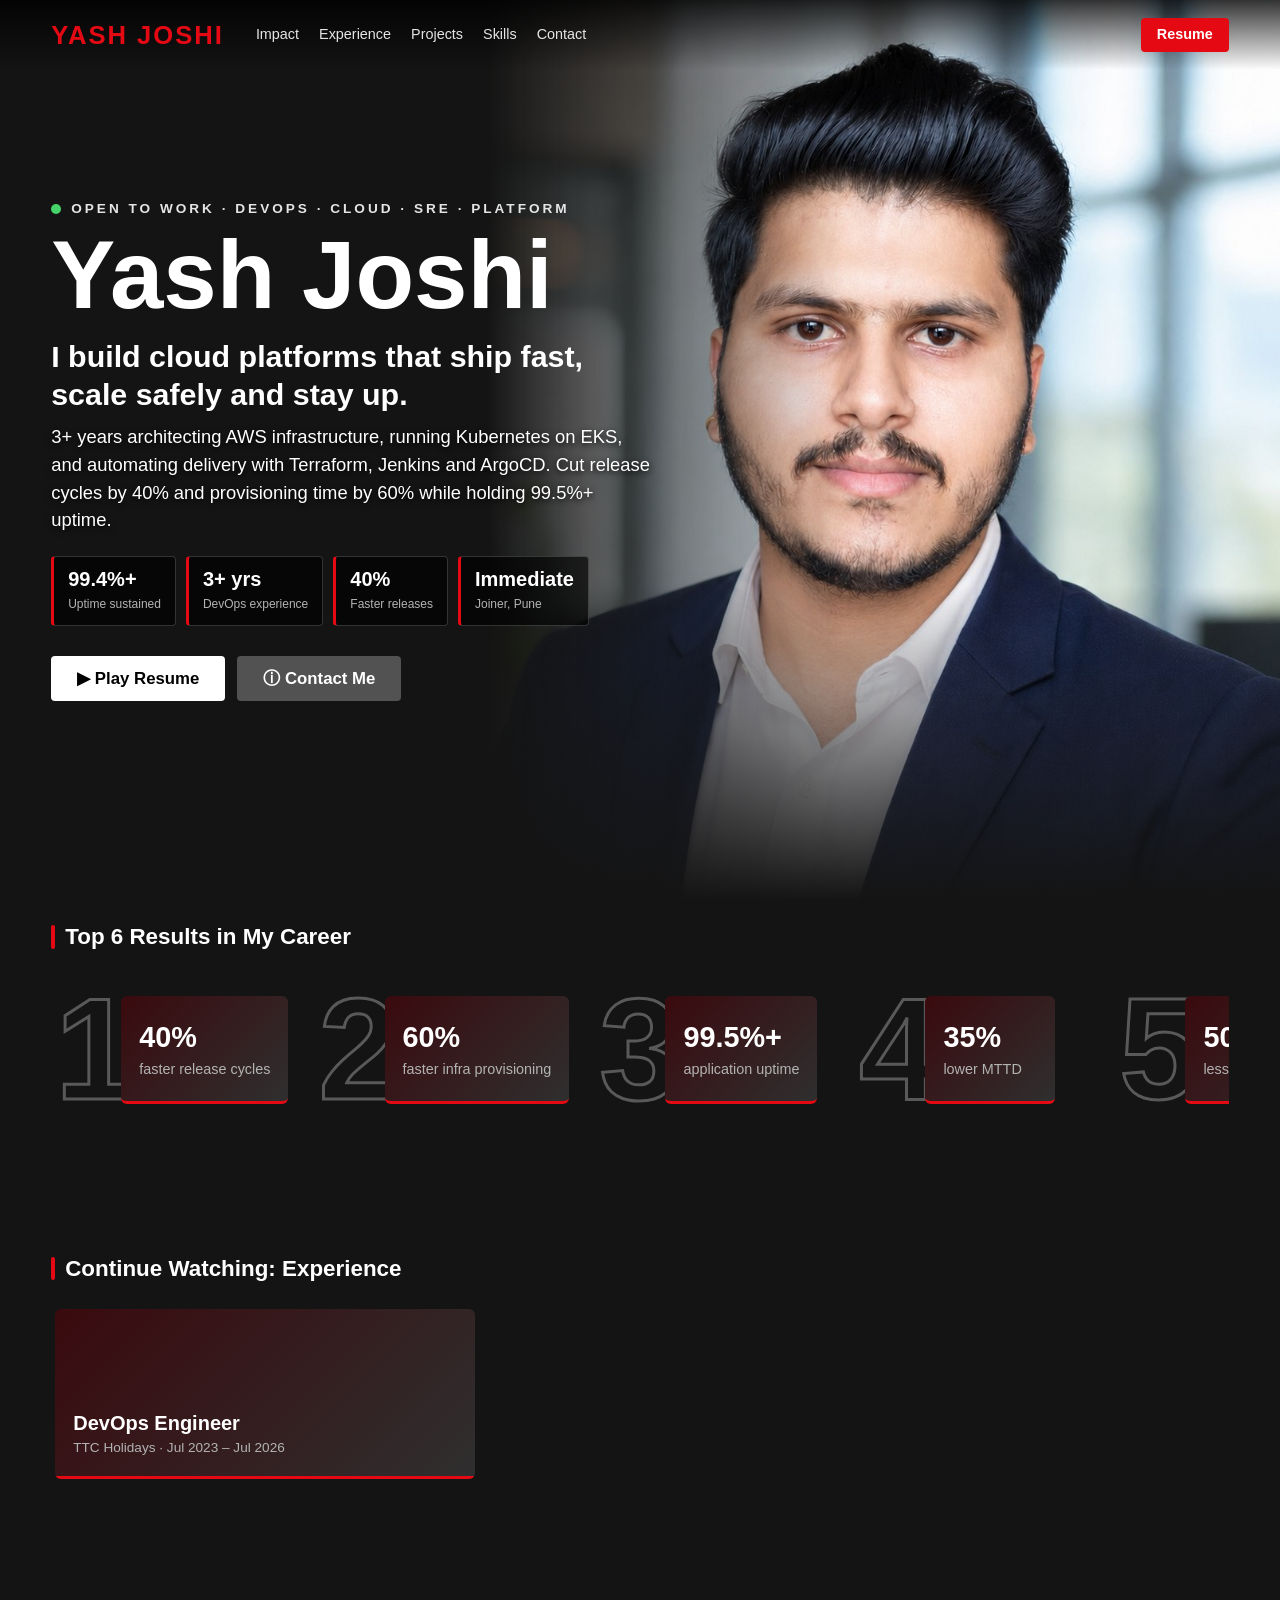
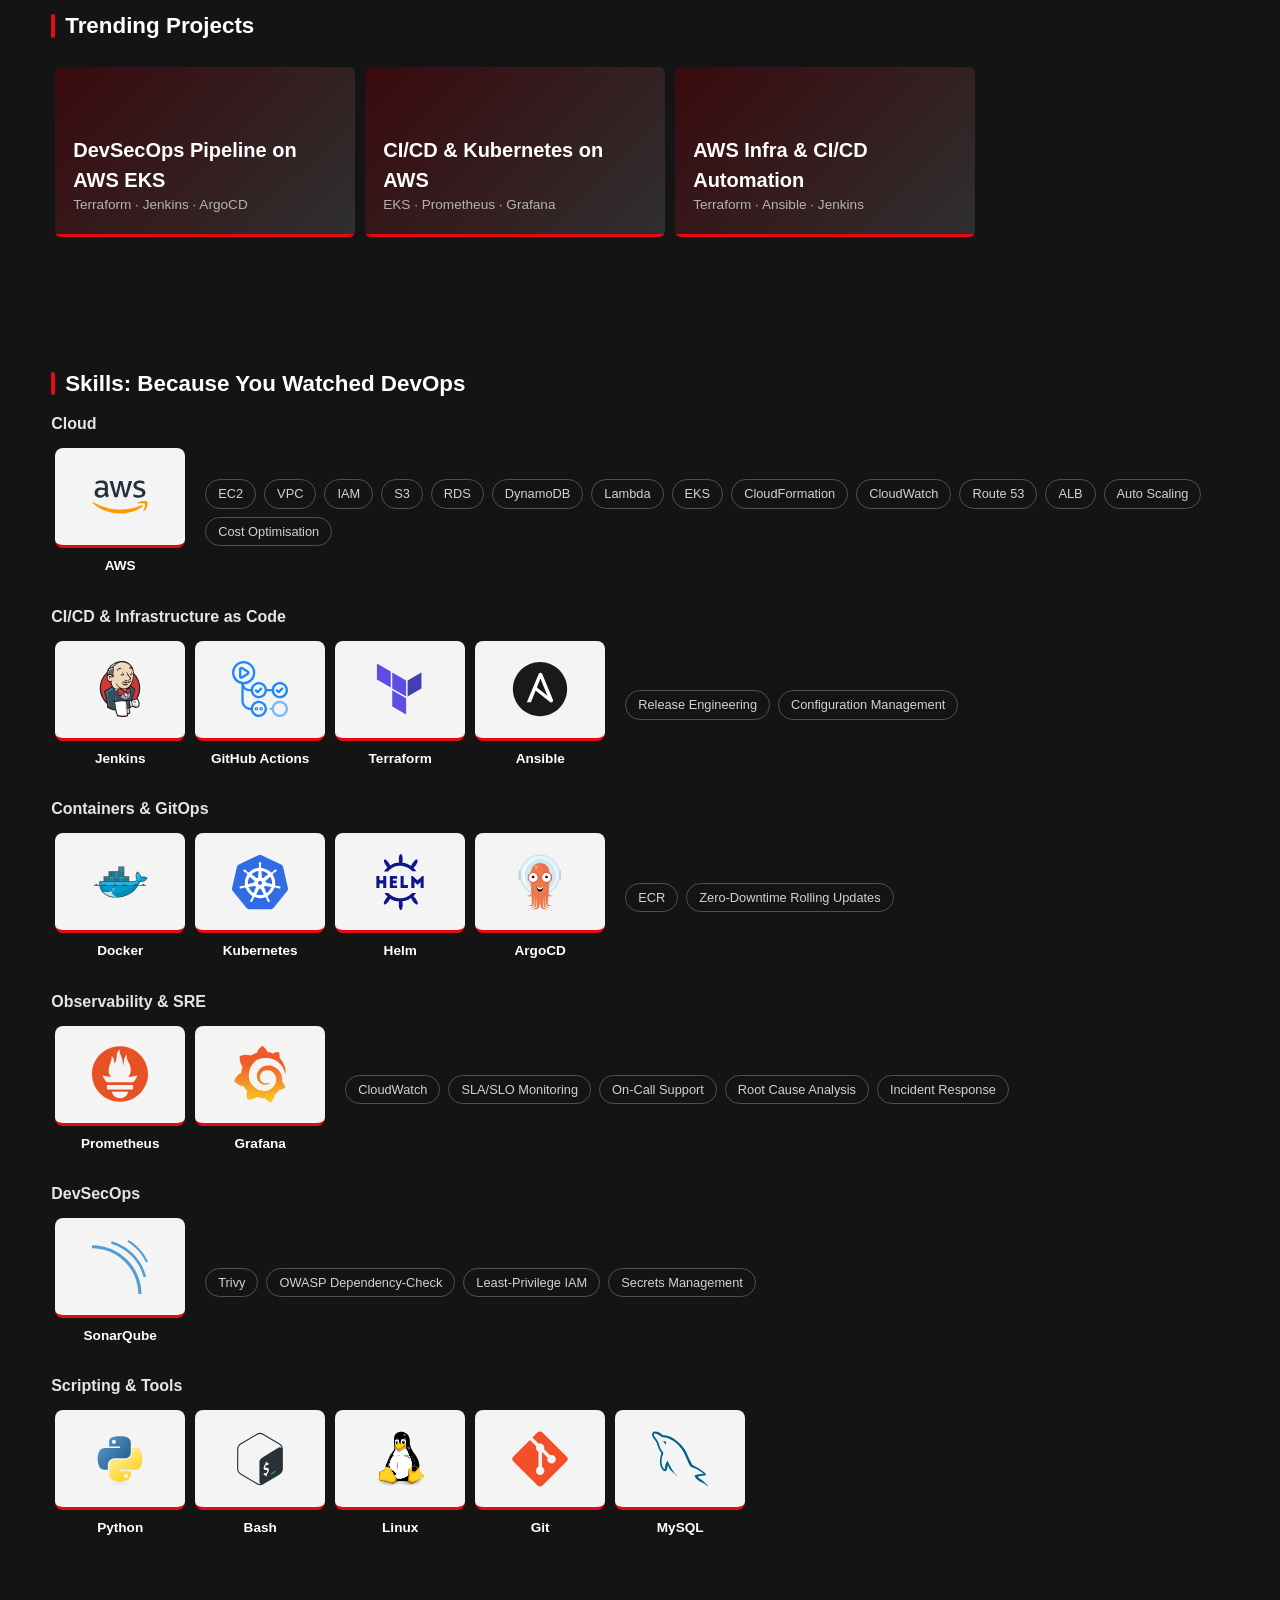
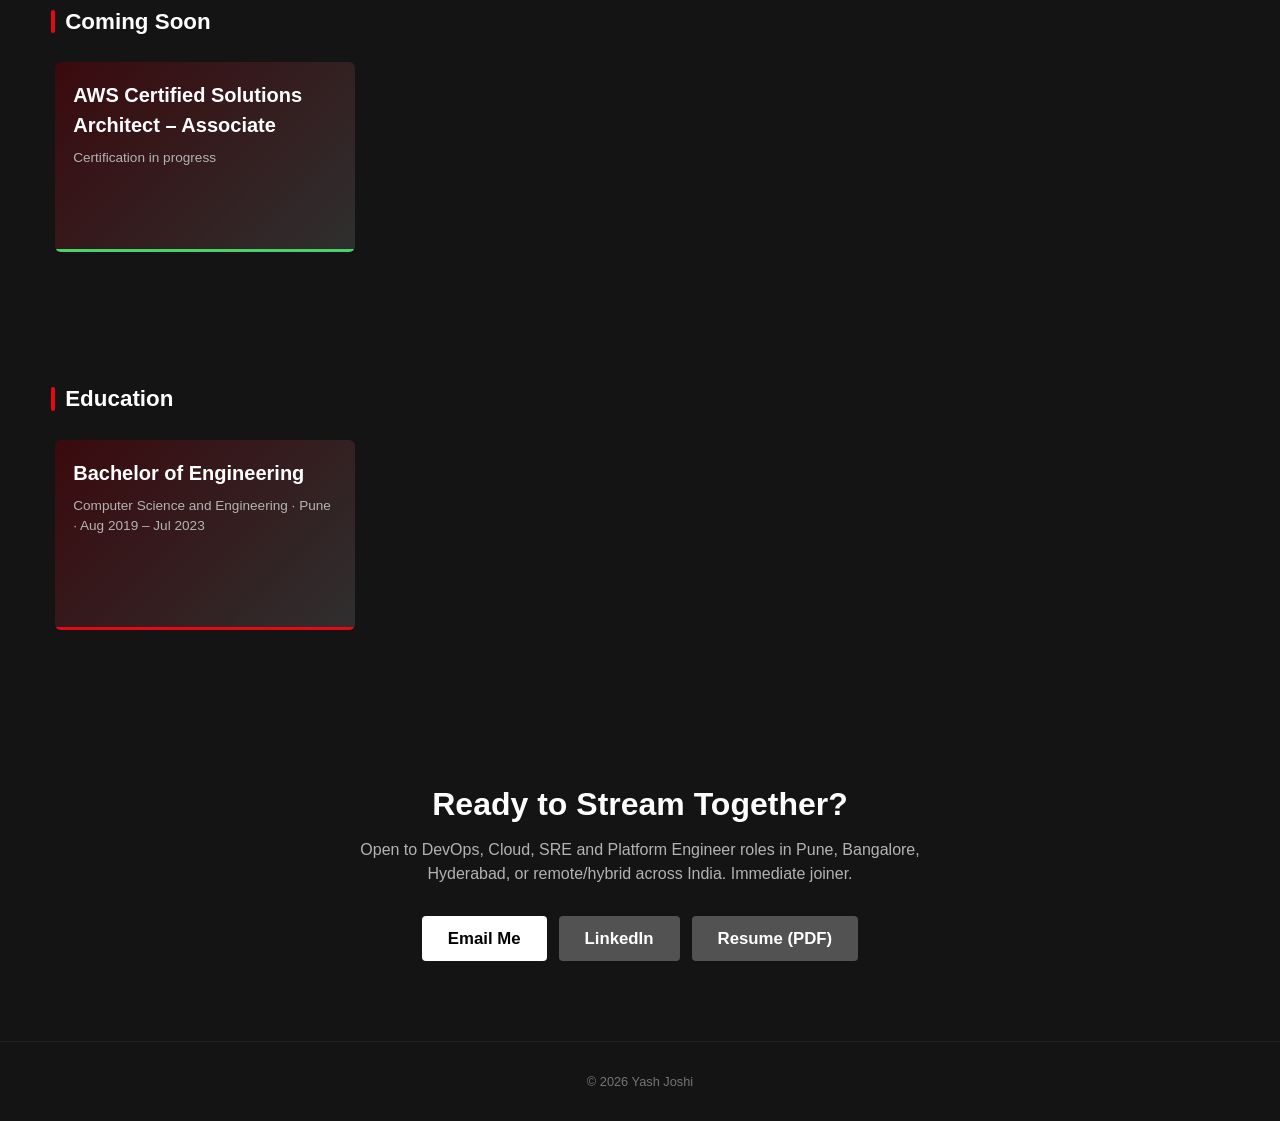
==== index.html @ 94498647 "first commit" ====
<!DOCTYPE html>
<html lang="en">
<head>
<meta charset="utf-8">
<meta name="viewport" content="width=device-width, initial-scale=1">
<title>Yash Joshi | DevOps Engineer</title>
<meta name="description" content="Yash Joshi - DevOps Engineer. AWS, Kubernetes, Terraform, CI/CD, GitOps, observability.">
<link rel="stylesheet" href="styles.css">
</head>
<body>
<div class="splash" id="splash"><span>YASH JOSHI</span></div>
<div class="progress" id="progress"></div>
<header class="nav" id="nav">
  <a class="logo" href="#top">YASH JOSHI</a>
  <nav><a href="#impact">Impact</a><a href="#experience">Experience</a><a href="#projects">Projects</a><a href="#skills">Skills</a><a href="#contact">Contact</a></nav>
  <a class="nav-cta" href="assets/Yash_Joshi_Resume.pdf" target="_blank" rel="noopener">Resume</a>
</header>

<section class="hero" id="top">
  <img src="assets/hero.jpg" alt="Portrait of Yash Joshi">
  <div class="hero-text">
    <p class="tag"><i class="dot"></i> OPEN TO WORK &middot; DEVOPS &middot; CLOUD &middot; SRE &middot; PLATFORM</p>
    <h1>Yash Joshi</h1>
    <h2 class="role">I build cloud platforms that ship fast, scale safely and stay up.</h2>
    <p class="sub">3+ years architecting AWS infrastructure, running Kubernetes on EKS, and automating delivery with Terraform, Jenkins and ArgoCD. Cut release cycles by 40% and provisioning time by 60% while holding 99.5%+ uptime.</p>
    <div class="stats">
      <div><strong data-count="99.5" data-dec="1" data-suf="%+">99.5%+</strong><span>Uptime sustained</span></div>
      <div><strong data-count="3" data-suf="+ yrs">3+ yrs</strong><span>DevOps experience</span></div>
      <div><strong data-count="40" data-suf="%">40%</strong><span>Faster releases</span></div>
      <div><strong>Immediate</strong><span>Joiner, Pune</span></div>
    </div>
    <div class="btns">
      <a class="btn play" href="assets/Yash_Joshi_Resume.pdf" target="_blank" rel="noopener">&#9654; Play Resume</a>
      <a class="btn info" href="#contact">&#9432; Contact Me</a>
    </div>
  </div>
</section>

<main>
<section class="row" id="impact">
  <h2>Top 6 Results in My Career</h2>
  <div class="slider top">
    <div class="num"><b>1</b><div><strong data-count="40" data-dec="0" data-suf="%">40%</strong>faster release cycles</div></div>
    <div class="num"><b>2</b><div><strong data-count="60" data-dec="0" data-suf="%">60%</strong>faster infra provisioning</div></div>
    <div class="num"><b>3</b><div><strong data-count="99.5" data-dec="1" data-suf="%+">99.5%+</strong>application uptime</div></div>
    <div class="num"><b>4</b><div><strong data-count="35" data-dec="0" data-suf="%">35%</strong>lower MTTD</div></div>
    <div class="num"><b>5</b><div><strong data-count="50" data-dec="0" data-suf="%">50%</strong>less manual ops effort</div></div>
    <div class="num"><b>6</b><div><strong data-count="20" data-dec="0" data-suf="%">20%</strong>cloud spend reduced</div></div>
  </div>
</section>

<section class="row" id="experience">
  <h2>Continue Watching: Experience</h2>
  <div class="slider">
    <article class="card wide" tabindex="0"><div class="front"><span class="n">DevOps Engineer</span><span class="s">TTC Holidays &middot; Jul 2023 &ndash; Jul 2026</span></div>
      <ul class="detail">
        <li>Sustained 99.5%+ uptime and cut MTTD by 35% with CloudWatch, Prometheus and Grafana monitoring across EC2, Lambda and RDS.</li>
        <li>Accelerated releases by 40% with Jenkins pipelines and ArgoCD GitOps rollback on EKS, enabling zero-downtime rolling updates.</li>
        <li>Cut provisioning time by 60% and eliminated config drift with modular Terraform and Ansible across dev, staging and prod.</li>
        <li>Cut manual operational effort by 50% with Python and Bash automation tooling.</li>
        <li>Reduced cloud spend by 20% and removed over-permissioned IAM roles across 3 AWS accounts.</li>
      </ul></article>
  </div>
</section>

<section class="row" id="projects">
  <h2>Trending Projects</h2>
  <div class="slider">
    <article class="card" tabindex="0"><div class="front"><span class="n">DevSecOps Pipeline on AWS EKS</span><span class="s">Terraform &middot; Jenkins &middot; ArgoCD</span></div>
      <ul class="detail"><li>Provisioned IAM, security groups, EC2 and a multi-node EKS cluster with modular Terraform.</li><li>Jenkins pipeline with SonarQube, OWASP Dependency-Check and Trivy as security gates.</li><li>GitOps delivery via ArgoCD, observability with Prometheus and Grafana.</li></ul></article>
    <article class="card" tabindex="0"><div class="front"><span class="n">CI/CD &amp; Kubernetes on AWS</span><span class="s">EKS &middot; Prometheus &middot; Grafana</span></div>
      <ul class="detail"><li>Cut deployment lead time by 45% with a Terraform-provisioned EKS platform and containerised Jenkins workflows.</li><li>Cut incident resolution time by 30% with Prometheus, Grafana and CloudWatch alarms.</li></ul></article>
    <article class="card" tabindex="0"><div class="front"><span class="n">AWS Infra &amp; CI/CD Automation</span><span class="s">Terraform &middot; Ansible &middot; Jenkins</span></div>
      <ul class="detail"><li>Cut environment setup from several hours to under 15 minutes (EC2, RDS, S3, IAM, Route 53, ALB).</li><li>Reduced deployment-related incidents by 40% by removing manual release steps.</li></ul></article>
  </div>
</section>

<section class="row" id="skills">
  <h2>Skills: Because You Watched DevOps</h2>
<div class="sg"><h3>Cloud</h3><div class="slider tiles"><div class="logo-tile"><div class="lt"><img src="assets/logos/aws.svg" alt="" loading="lazy"></div><span>AWS</span></div><div class="chips"><em>EC2</em><em>VPC</em><em>IAM</em><em>S3</em><em>RDS</em><em>DynamoDB</em><em>Lambda</em><em>EKS</em><em>CloudFormation</em><em>CloudWatch</em><em>Route 53</em><em>ALB</em><em>Auto Scaling</em><em>Cost Optimisation</em></div></div></div>
<div class="sg"><h3>CI/CD &amp; Infrastructure as Code</h3><div class="slider tiles"><div class="logo-tile"><div class="lt"><img src="assets/logos/jenkins.svg" alt="" loading="lazy"></div><span>Jenkins</span></div><div class="logo-tile"><div class="lt"><img src="assets/logos/githubactions.svg" alt="" loading="lazy"></div><span>GitHub Actions</span></div><div class="logo-tile"><div class="lt"><img src="assets/logos/terraform.svg" alt="" loading="lazy"></div><span>Terraform</span></div><div class="logo-tile"><div class="lt"><img src="assets/logos/ansible.svg" alt="" loading="lazy"></div><span>Ansible</span></div><div class="chips"><em>Release Engineering</em><em>Configuration Management</em></div></div></div>
<div class="sg"><h3>Containers &amp; GitOps</h3><div class="slider tiles"><div class="logo-tile"><div class="lt"><img src="assets/logos/docker.svg" alt="" loading="lazy"></div><span>Docker</span></div><div class="logo-tile"><div class="lt"><img src="assets/logos/kubernetes.svg" alt="" loading="lazy"></div><span>Kubernetes</span></div><div class="logo-tile"><div class="lt"><img src="assets/logos/helm.svg" alt="" loading="lazy"></div><span>Helm</span></div><div class="logo-tile"><div class="lt"><img src="assets/logos/argocd.svg" alt="" loading="lazy"></div><span>ArgoCD</span></div><div class="chips"><em>ECR</em><em>Zero-Downtime Rolling Updates</em></div></div></div>
<div class="sg"><h3>Observability &amp; SRE</h3><div class="slider tiles"><div class="logo-tile"><div class="lt"><img src="assets/logos/prometheus.svg" alt="" loading="lazy"></div><span>Prometheus</span></div><div class="logo-tile"><div class="lt"><img src="assets/logos/grafana.svg" alt="" loading="lazy"></div><span>Grafana</span></div><div class="chips"><em>CloudWatch</em><em>SLA/SLO Monitoring</em><em>On-Call Support</em><em>Root Cause Analysis</em><em>Incident Response</em></div></div></div>
<div class="sg"><h3>DevSecOps</h3><div class="slider tiles"><div class="logo-tile"><div class="lt"><img src="assets/logos/sonarqube.svg" alt="" loading="lazy"></div><span>SonarQube</span></div><div class="chips"><em>Trivy</em><em>OWASP Dependency-Check</em><em>Least-Privilege IAM</em><em>Secrets Management</em></div></div></div>
<div class="sg"><h3>Scripting &amp; Tools</h3><div class="slider tiles"><div class="logo-tile"><div class="lt"><img src="assets/logos/python.svg" alt="" loading="lazy"></div><span>Python</span></div><div class="logo-tile"><div class="lt"><img src="assets/logos/bash.svg" alt="" loading="lazy"></div><span>Bash</span></div><div class="logo-tile"><div class="lt"><img src="assets/logos/linux.svg" alt="" loading="lazy"></div><span>Linux</span></div><div class="logo-tile"><div class="lt"><img src="assets/logos/git.svg" alt="" loading="lazy"></div><span>Git</span></div><div class="logo-tile"><div class="lt"><img src="assets/logos/mysql.svg" alt="" loading="lazy"></div><span>MySQL</span></div><div class="chips"></div></div></div>
</section>

<section class="row">
  <h2>Coming Soon</h2>
  <div class="slider">
    <article class="card sk soon"><div class="front"><span class="n">AWS Certified Solutions Architect &ndash; Associate</span><span class="s">Certification in progress</span></div></article>
  </div>
</section>

<section class="row" id="education">
  <h2>Education</h2>
  <div class="slider">
    <article class="card sk"><div class="front"><span class="n">Bachelor of Engineering</span><span class="s">Computer Science and Engineering &middot; Pune &middot; Aug 2019 &ndash; Jul 2023</span></div></article>
  </div>
</section>

<section class="contact" id="contact">
  <h2>Ready to Stream Together?</h2>
  <p>Open to DevOps, Cloud, SRE and Platform Engineer roles in Pune, Bangalore, Hyderabad, or remote/hybrid across India. Immediate joiner.</p>
  <div class="btns center">
    <a class="btn play" href="mailto:joshiyj08@gmail.com">Email Me</a>
    <a class="btn info" href="https://linkedin.com/in/yash-joshi-073290251/" target="_blank" rel="noopener noreferrer">LinkedIn</a>
    <a class="btn info" href="assets/Yash_Joshi_Resume.pdf" target="_blank" rel="noopener">Resume (PDF)</a>
  </div>
</section>
</main>
<footer>&copy; <span id="yr"></span> Yash Joshi</footer>
<script src="script.js"></script>
</body>
</html>
---- styles.css ----
:root{--red:#e50914;--bg:#141414;--card:#2f2f2f;--mut:#b3b3b3}
*{box-sizing:border-box;margin:0;padding:0}
html{scroll-behavior:smooth}
body{background:var(--bg);color:#fff;font-family:"Helvetica Neue",Helvetica,Arial,sans-serif;line-height:1.5}
a{color:inherit;text-decoration:none}
.nav{position:fixed;top:0;left:0;right:0;z-index:10;display:flex;align-items:center;gap:32px;padding:16px 4%;background:linear-gradient(#000c,transparent);transition:background .3s}
.nav.solid{background:var(--bg)}
.logo{color:var(--red);font-weight:900;font-size:1.6rem;letter-spacing:2px}
.nav nav{display:flex;gap:20px;flex:1;font-size:.9rem}
.nav nav a{color:#e5e5e5}.nav nav a:hover{color:var(--mut)}
.avatar{width:34px;height:34px;border-radius:4px;object-fit:cover;object-position:top}
.hero{position:relative;min-height:100vh;display:flex;align-items:center;padding:110px 4% 110px;overflow:hidden}
.hero>img{position:absolute;right:0;top:0;height:100%;width:62%;object-fit:cover;object-position:50% 20%;
 -webkit-mask-image:linear-gradient(to right,transparent,#000 45%);mask-image:linear-gradient(to right,transparent,#000 45%)}
.hero::after{content:"";position:absolute;left:0;right:0;bottom:0;height:35%;background:linear-gradient(transparent,var(--bg))}
.hero-text{position:relative;z-index:2;max-width:600px}
.tag{font-size:.85rem;letter-spacing:3px;color:var(--mut);margin-bottom:8px}
.tag span{color:var(--red);font-weight:900;font-size:1.3rem;margin-right:6px}
h1{font-size:clamp(3rem,8vw,6rem);line-height:1;font-weight:900}
.meta{margin:16px 0;font-size:1rem}.meta b{color:#46d369}.meta i{border:1px solid var(--mut);font-style:normal;padding:0 6px;font-size:.8rem}
.sub{font-size:1.15rem;text-shadow:0 2px 6px #000}
.btns{display:flex;gap:12px;margin-top:30px;flex-wrap:wrap;align-items:center}.btns.center{justify-content:center}
.btn{padding:10px 26px;border-radius:4px;font-weight:700;font-size:1.05rem;transition:opacity .2s}
.play{background:#fff;color:#000}.info{background:#6d6d6eb3;color:#fff}.btn:hover{opacity:.75}
main{position:relative;z-index:3;margin-top:0}
.row{padding:20px 4%}
.row h2{font-size:1.4rem;margin-bottom:12px;font-weight:700}
.slider{display:flex;gap:10px;overflow-x:auto;padding:12px 4px 90px;align-items:flex-start;scroll-snap-type:x proximity;scrollbar-width:none}
.slider::-webkit-scrollbar{display:none}
.card{flex:0 0 300px;background:linear-gradient(135deg,#3a0a0e,var(--card));border-radius:6px;overflow:hidden;scroll-snap-align:start;cursor:pointer;transition:transform .25s,box-shadow .25s;outline:none}
.card.wide{flex-basis:420px}
.card .front{min-height:170px;padding:18px;display:flex;flex-direction:column;justify-content:flex-end;border-bottom:3px solid var(--red)}
.card .n{font-size:1.25rem;font-weight:800}.card .s{font-size:.85rem;color:var(--mut)}
.card.sk .front{justify-content:flex-start;min-height:190px}.card.sk .n{margin-bottom:8px}
.soon .front{border-bottom-color:#46d369}
.detail{list-style:none;max-height:0;overflow:hidden;padding:0 18px;font-size:.85rem;color:#d2d2d2;transition:max-height .35s,padding .35s;background:#181818}
.detail li{margin:8px 0;padding-left:14px;position:relative}.detail li::before{content:"";position:absolute;left:0;top:.6em;width:5px;height:5px;background:var(--red);border-radius:50%}
.card:hover,.card:focus,.card.open{transform:scale(1.06);box-shadow:0 12px 30px #000c;z-index:5}
.card:hover .detail,.card:focus .detail,.card.open .detail{max-height:420px;padding:10px 18px 14px}
.top{gap:30px}
.num{flex:0 0 auto;display:flex;align-items:center;min-width:230px}
.num b{font-size:9rem;line-height:1;font-weight:900;color:#141414;-webkit-text-stroke:3px #595959;margin-right:-14px}
.num div{background:linear-gradient(135deg,#3a0a0e,var(--card));border-radius:6px;padding:20px 18px;min-width:130px;color:var(--mut);font-size:.9rem;border-bottom:3px solid var(--red)}
.num strong{display:block;color:#fff;font-size:1.8rem}
.contact{text-align:center;padding:40px 4% 80px}.contact h2{font-size:2rem}.contact p{max-width:640px;margin:10px auto;color:var(--mut)}
footer{text-align:center;color:#757575;font-size:.8rem;padding:30px;border-top:1px solid #222}
@media(max-width:800px){.nav nav{display:none}.nav{justify-content:space-between}.hero>img{width:100%;opacity:.45}.num b{font-size:7rem}}
.tag{display:flex;align-items:center;gap:10px;font-weight:700;color:#e5e5e5}
.dot{width:10px;height:10px;border-radius:50%;background:#46d369;box-shadow:0 0 0 0 #46d369;animation:pulse 2s infinite}
@keyframes pulse{70%{box-shadow:0 0 0 10px transparent}100%{box-shadow:0 0 0 0 transparent}}
.role{font-size:clamp(1.3rem,2.6vw,1.9rem);line-height:1.25;margin:14px 0 10px;font-weight:700}
.stats{display:grid;grid-template-columns:repeat(4,auto);gap:10px;margin-top:22px;width:max-content;max-width:100%}
.stats div{background:#000a;border:1px solid #ffffff2e;border-left:3px solid var(--red);border-radius:4px;padding:10px 14px;backdrop-filter:blur(4px)}
.stats strong{display:block;font-size:1.25rem;line-height:1.2}.stats span{font-size:.75rem;color:var(--mut)}
.sg{margin-bottom:6px}.sg h3{font-size:1rem;color:#e5e5e5;margin:8px 0 0}
.tiles{padding-bottom:20px;align-items:center;flex-wrap:wrap;overflow:visible}
.logo-tile{width:130px;text-align:center;transition:transform .25s}
.logo-tile .lt{height:100px;background:#f4f4f4;border-radius:8px;display:flex;align-items:center;justify-content:center;border-bottom:3px solid var(--red)}
.logo-tile img{width:56px;height:56px;object-fit:contain}
.logo-tile span{display:block;margin-top:8px;font-size:.85rem;font-weight:700}
.logo-tile:hover{transform:scale(1.12);z-index:2}.logo-tile:hover .lt{box-shadow:0 8px 24px #e5091466}
.chips{display:flex;flex-wrap:wrap;gap:8px;flex:1 1 280px;margin-left:10px}
.chips em{font-style:normal;font-size:.8rem;padding:4px 12px;border:1px solid #ffffff40;border-radius:999px;color:#d2d2d2}
@media(max-width:800px){.stats{grid-template-columns:repeat(2,auto)}}

.nav-cta{background:var(--red);padding:6px 16px;border-radius:4px;font-weight:700;font-size:.9rem}.nav-cta:hover{background:#b20710}
.progress{position:fixed;top:0;left:0;height:3px;width:0;background:var(--red);z-index:60;box-shadow:0 0 10px var(--red)}
.splash{position:fixed;inset:0;background:#000;z-index:100;display:flex;align-items:center;justify-content:center;transition:opacity .6s .1s,visibility .6s .1s}
.splash span{color:var(--red);font-weight:900;font-size:clamp(2rem,8vw,5rem);letter-spacing:6px;animation:tada 1.3s ease-out both}
.splash.hide{opacity:0;visibility:hidden}
@keyframes tada{0%{opacity:0;transform:scale(1.6);filter:blur(10px)}40%{opacity:1;transform:scale(1);filter:blur(0)}100%{opacity:1;text-shadow:0 0 40px #e50914}}
.hero>img{animation:kenburns 18s ease-in-out infinite alternate}
@keyframes kenburns{from{transform:scale(1)}to{transform:scale(1.06)}}
.hero-text>*{opacity:0;transform:translateY(24px);animation:up .8s forwards}
.hero-text>*:nth-child(2){animation-delay:.15s}.hero-text>*:nth-child(3){animation-delay:.3s}.hero-text>*:nth-child(4){animation-delay:.45s}.hero-text>*:nth-child(5){animation-delay:.6s}.hero-text>*:nth-child(6){animation-delay:.75s}
.ready .hero-text>*{animation-play-state:running}.hero-text>*{animation-play-state:paused}
@keyframes up{to{opacity:1;transform:none}}
.reveal{opacity:0;transform:translateY(40px);transition:opacity .7s ease,transform .7s ease}
.reveal.in{opacity:1;transform:none}
.row h2{position:relative;padding-left:14px}.row h2::before{content:"";position:absolute;left:0;top:15%;height:70%;width:4px;background:var(--red);border-radius:2px}
.btn.play{box-shadow:0 0 0 0 #fff6}.btn.play:hover{opacity:1;transform:scale(1.05)}.btn{transition:transform .2s,opacity .2s}
@media(prefers-reduced-motion:reduce){*{animation:none!important;transition:none!important}.reveal,.hero-text>*{opacity:1;transform:none}.splash{display:none}}
.reveal.done{transition:transform .25s,box-shadow .25s,opacity .25s;transition-delay:0s!important}
.card.in:hover,.card.in:focus,.card.in.open{transform:scale(1.06)}
.logo-tile.in:hover{transform:scale(1.12)}
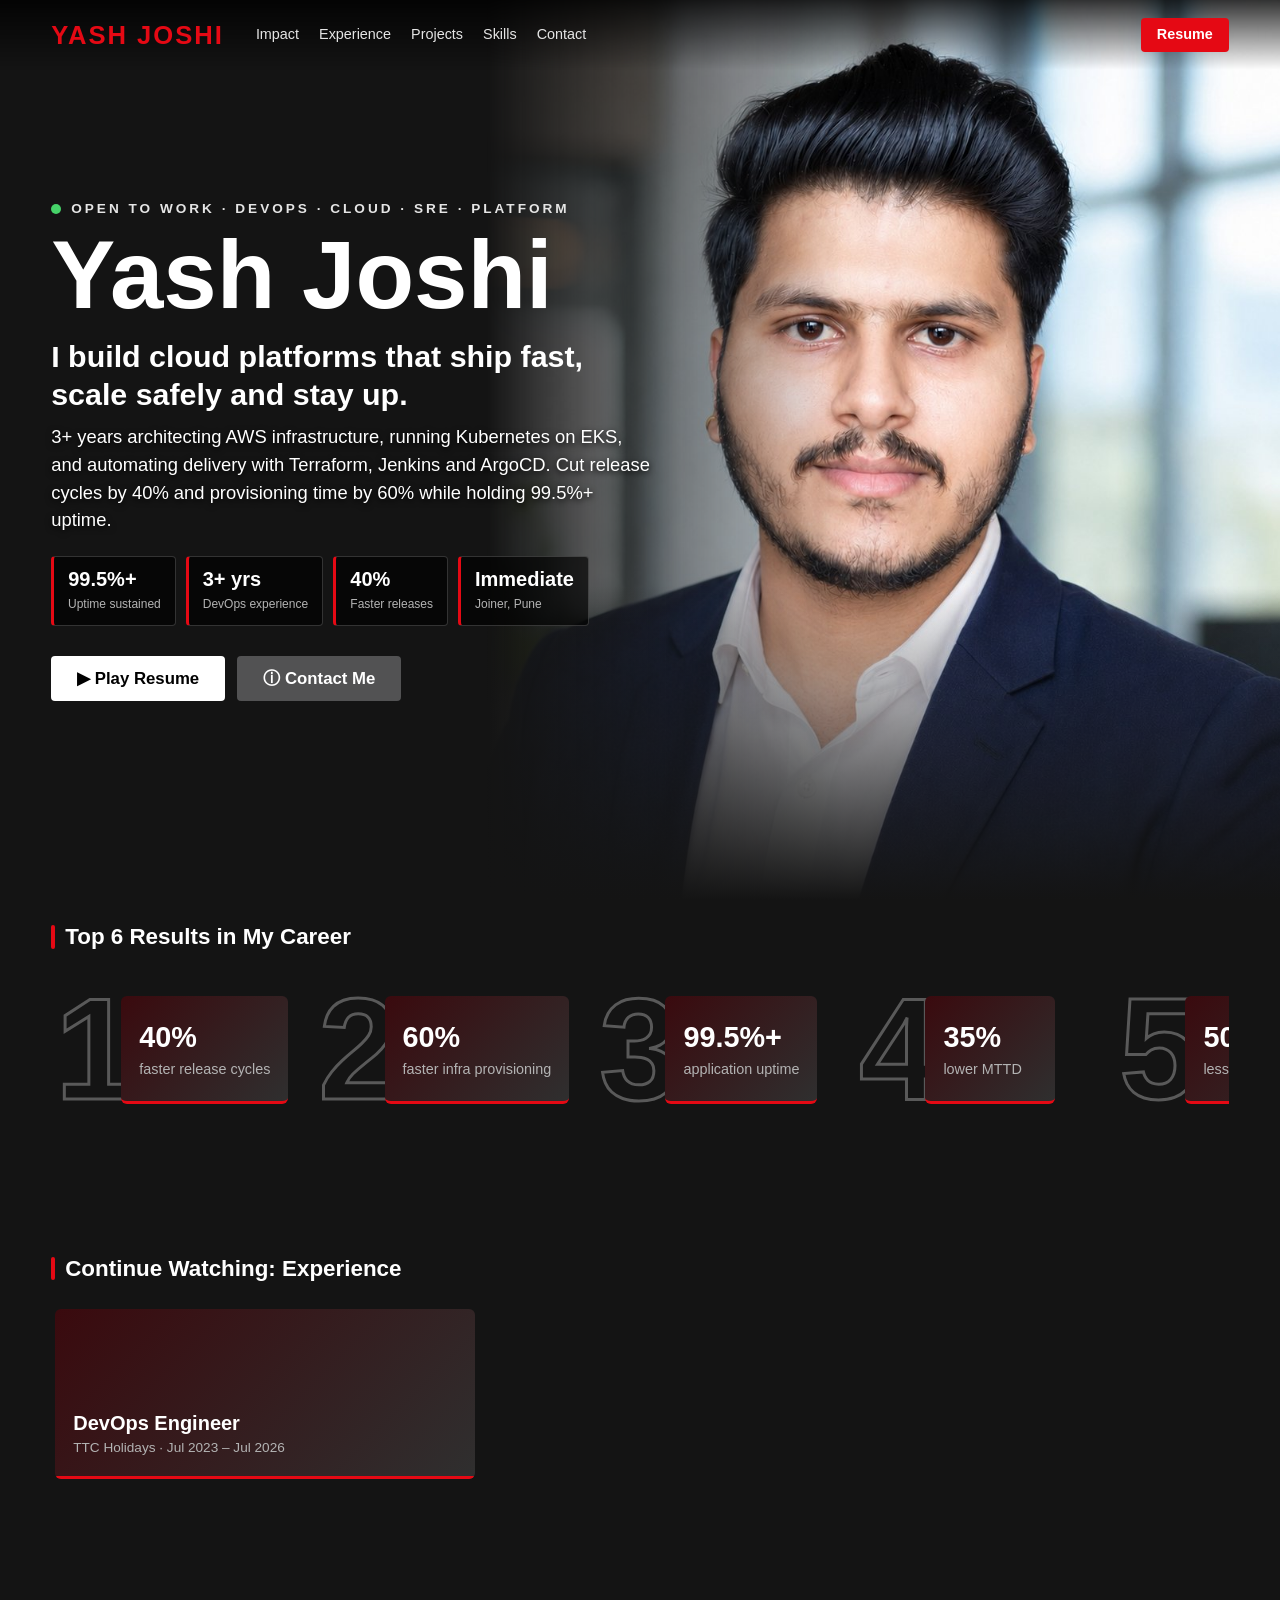
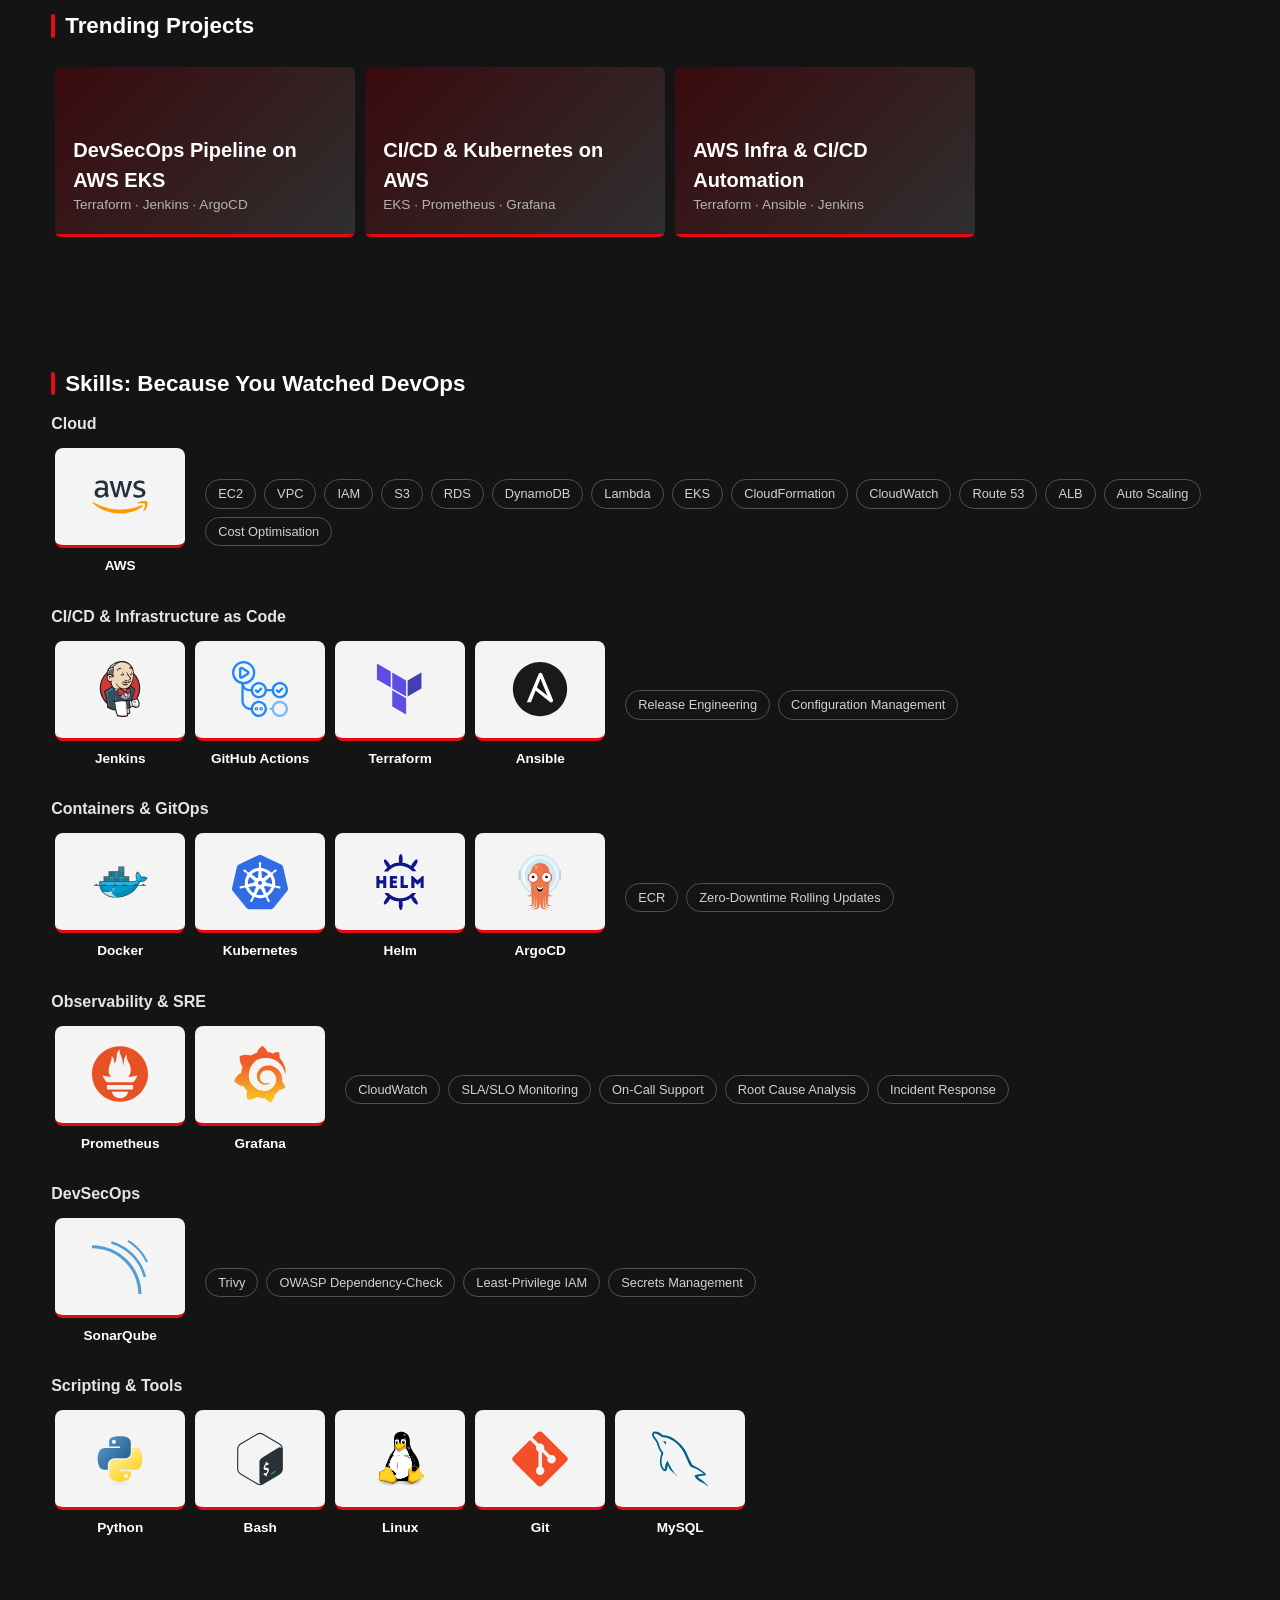
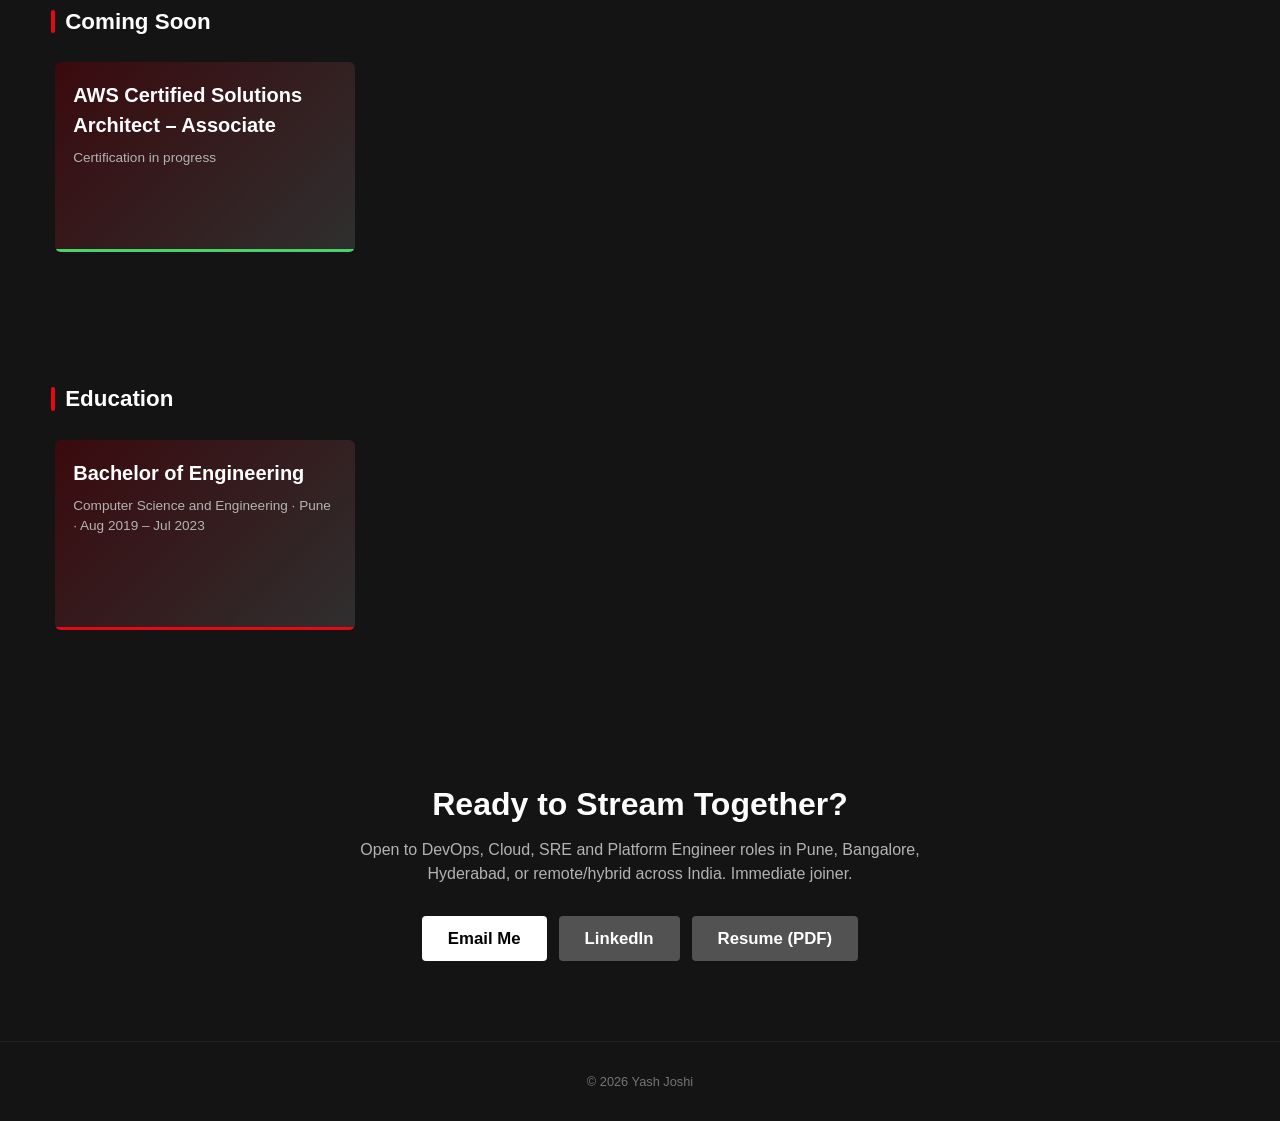
==== commit b6416951: "Add favicon" ====
--- a/index.html
+++ b/index.html
@@ -5,6 +5,10 @@
 <meta name="viewport" content="width=device-width, initial-scale=1">
 <title>Yash Joshi | DevOps Engineer</title>
 <meta name="description" content="Yash Joshi - DevOps Engineer. AWS, Kubernetes, Terraform, CI/CD, GitOps, observability.">
+<link rel="icon" href="favicon.svg" type="image/svg+xml">
+<link rel="icon" href="favicon.ico" sizes="48x48">
+<link rel="apple-touch-icon" href="apple-touch-icon.png">
+<meta name="theme-color" content="#141414">
 <link rel="stylesheet" href="styles.css">
 </head>
 <body>
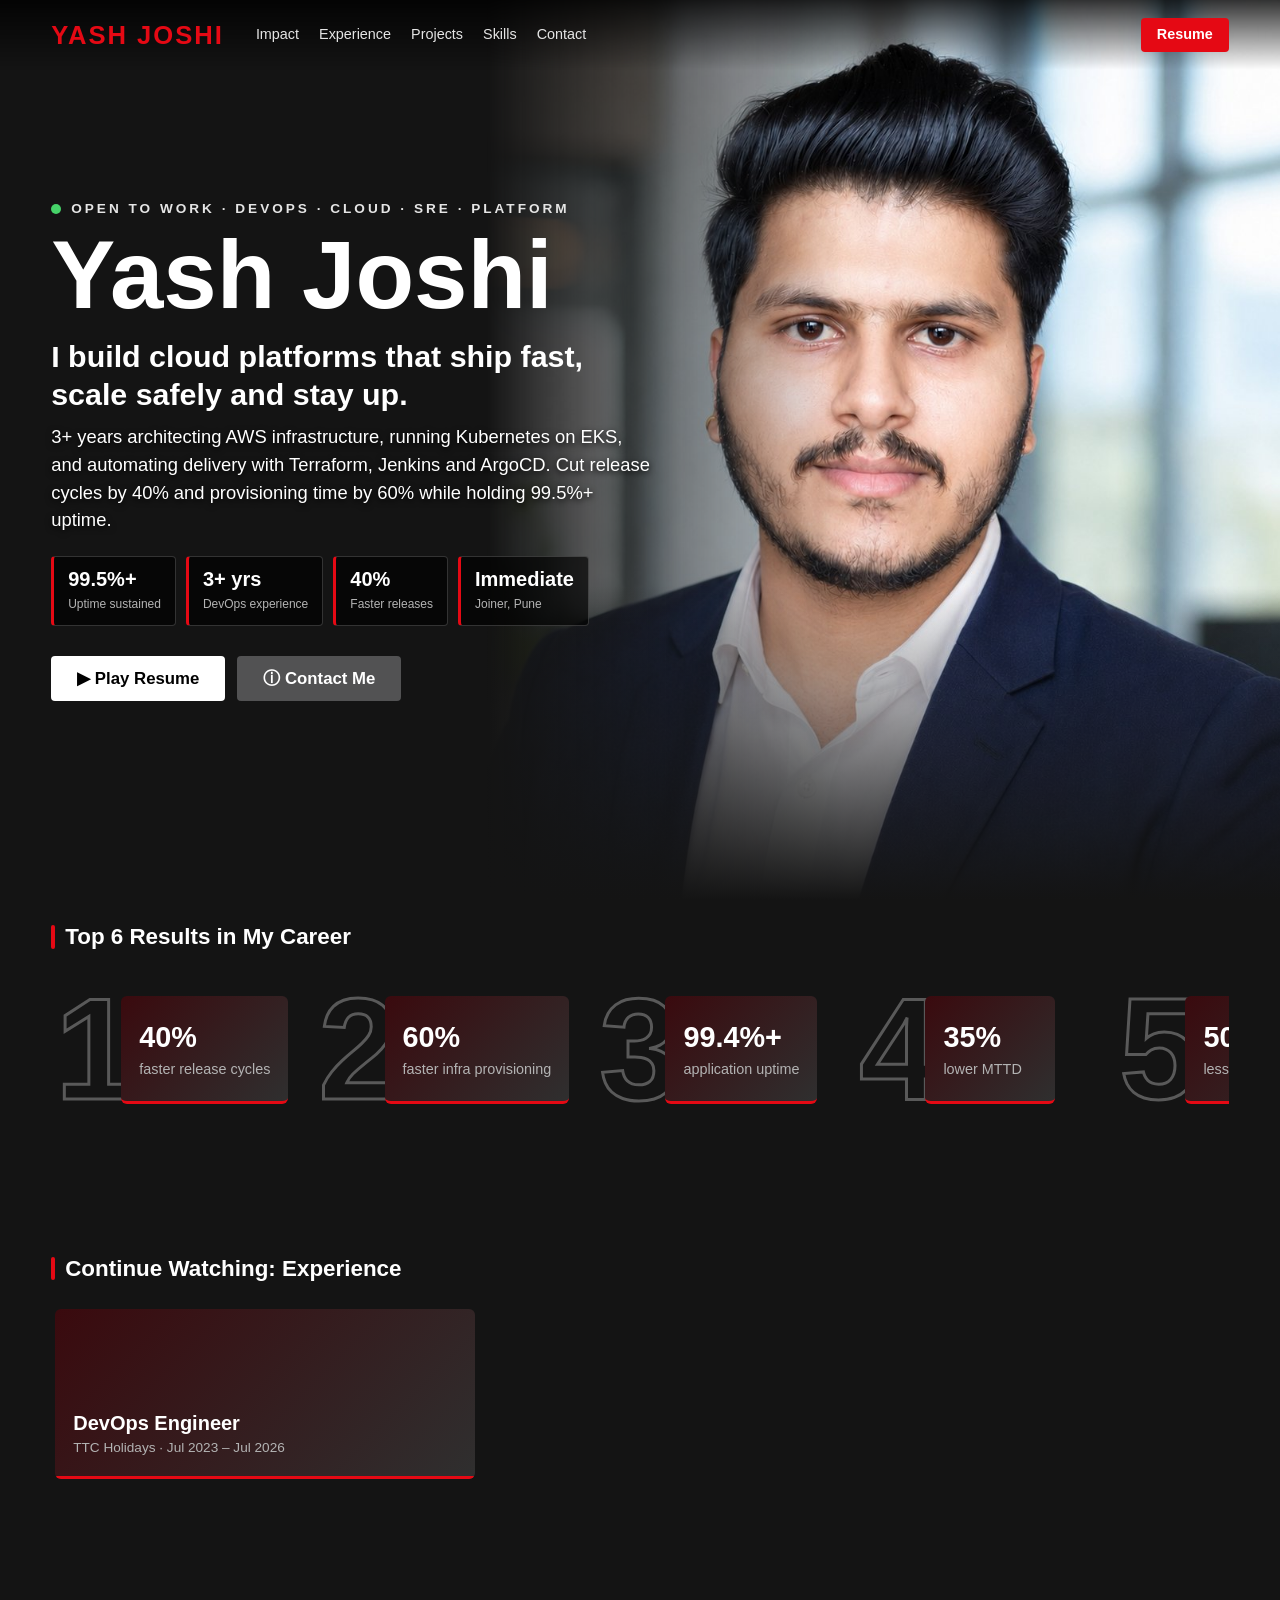
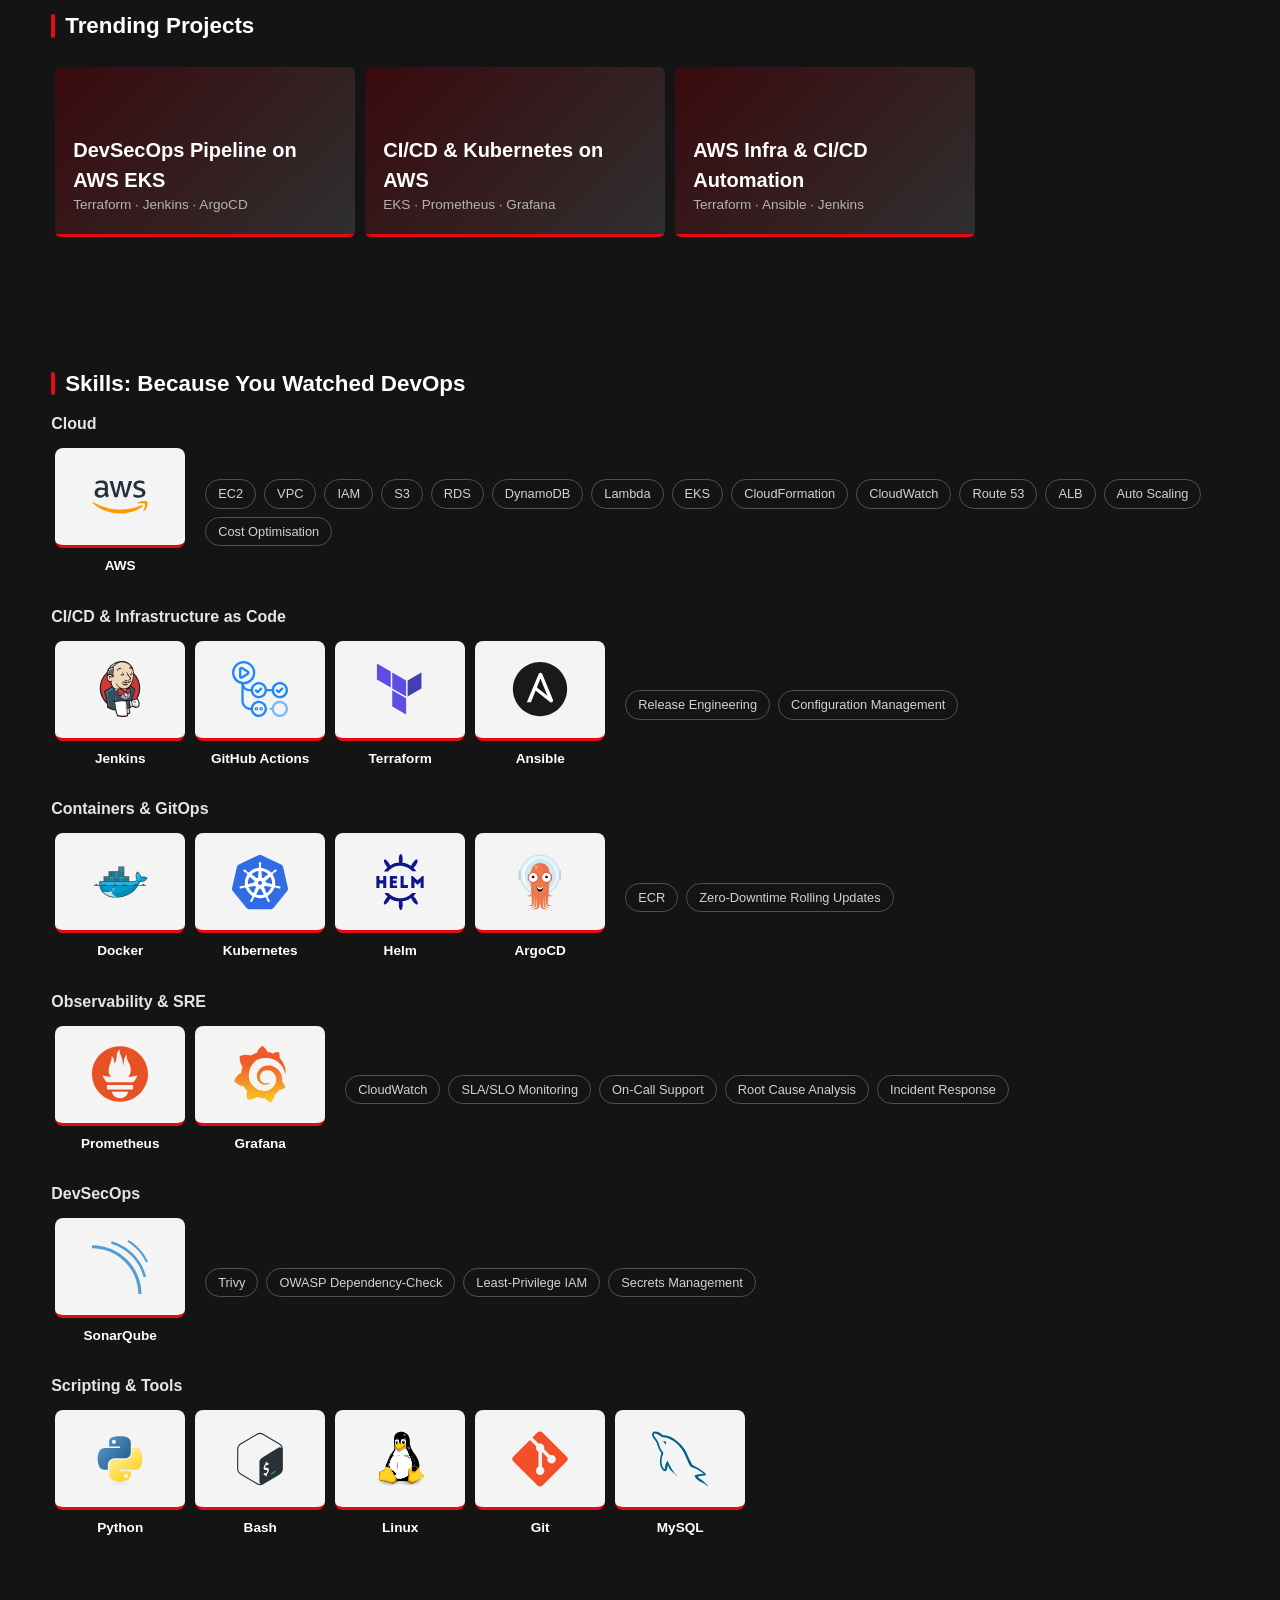
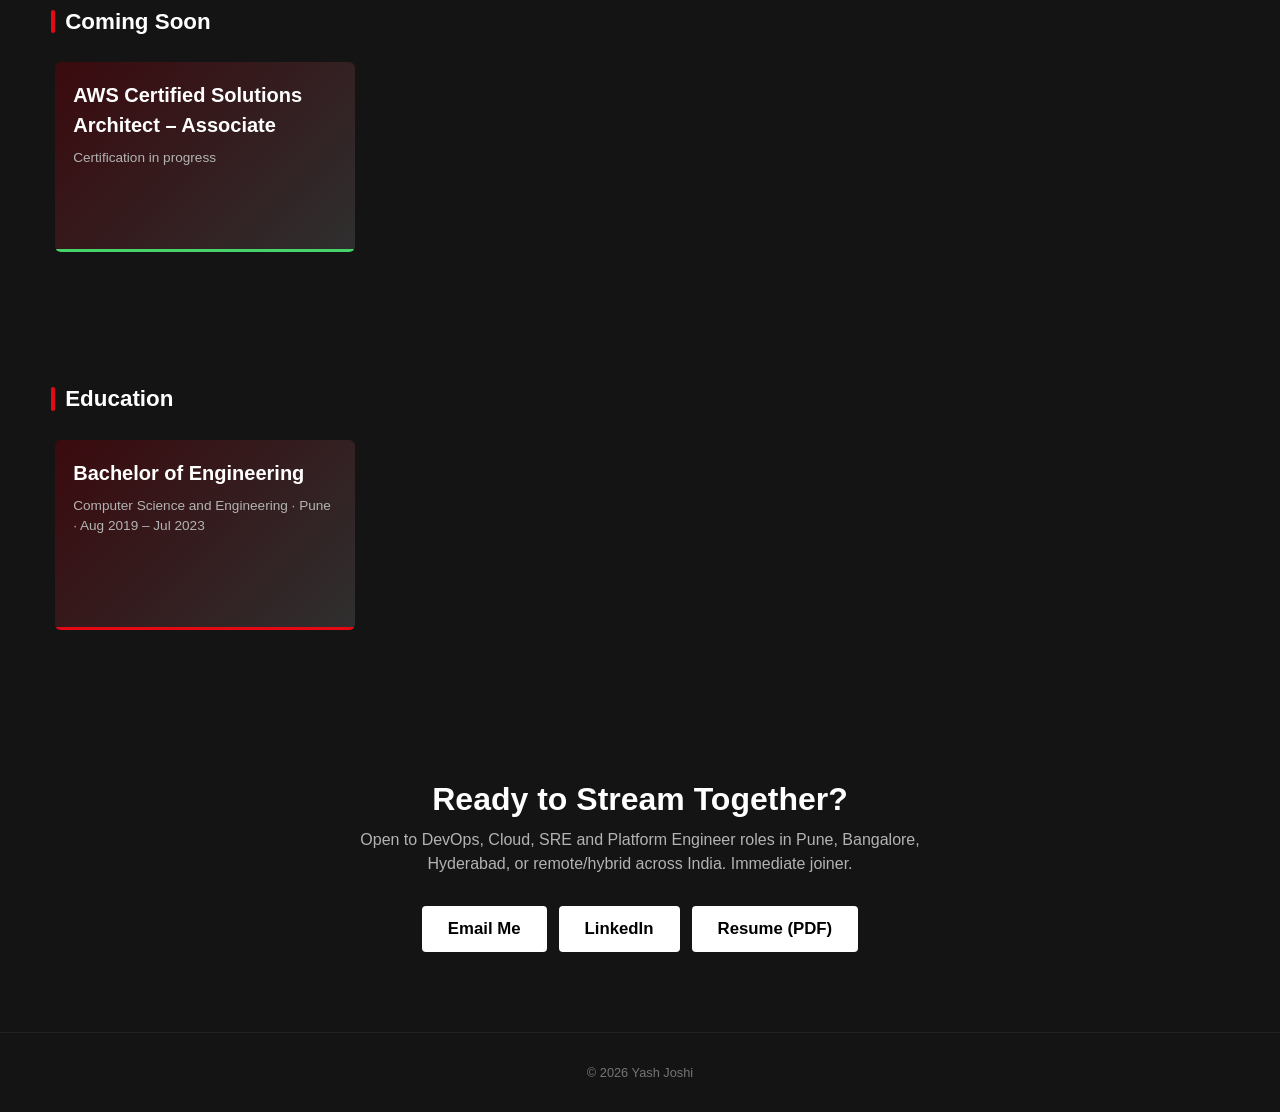
==== commit 4ca6ed74: "Fix mobile hero, unify contact buttons, add 404 page and slider arrows" ====
--- a/index.html
+++ b/index.html
@@ -5,6 +5,9 @@
 <meta name="viewport" content="width=device-width, initial-scale=1">
 <title>Yash Joshi | DevOps Engineer</title>
 <meta name="description" content="Yash Joshi - DevOps Engineer. AWS, Kubernetes, Terraform, CI/CD, GitOps, observability.">
+<meta property="og:type" content="website">
+<meta property="og:title" content="Yash Joshi | DevOps Engineer">
+<meta property="og:description" content="DevOps Engineer: AWS, Kubernetes (EKS), Terraform, CI/CD, GitOps and observability. Open to work, immediate joiner.">
 <link rel="icon" href="favicon.svg" type="image/svg+xml">
 <link rel="icon" href="favicon.ico" sizes="48x48">
 <link rel="apple-touch-icon" href="apple-touch-icon.png">
@@ -108,8 +111,8 @@
   <p>Open to DevOps, Cloud, SRE and Platform Engineer roles in Pune, Bangalore, Hyderabad, or remote/hybrid across India. Immediate joiner.</p>
   <div class="btns center">
     <a class="btn play" href="mailto:joshiyj08@gmail.com">Email Me</a>
-    <a class="btn info" href="https://linkedin.com/in/yash-joshi-073290251/" target="_blank" rel="noopener noreferrer">LinkedIn</a>
-    <a class="btn info" href="assets/Yash_Joshi_Resume.pdf" target="_blank" rel="noopener">Resume (PDF)</a>
+    <a class="btn play" href="https://linkedin.com/in/yash-joshi-073290251/" target="_blank" rel="noopener noreferrer">LinkedIn</a>
+    <a class="btn play" href="assets/Yash_Joshi_Resume.pdf" target="_blank" rel="noopener">Resume (PDF)</a>
   </div>
 </section>
 </main>
--- a/styles.css
+++ b/styles.css
@@ -83,3 +83,27 @@
 .reveal.done{transition:transform .25s,box-shadow .25s,opacity .25s;transition-delay:0s!important}
 .card.in:hover,.card.in:focus,.card.in.open{transform:scale(1.06)}
 .logo-tile.in:hover{transform:scale(1.12)}
+
+.contact .btn.play:hover{background:var(--red);color:#fff;opacity:1}
+:focus-visible{outline:3px solid #fff;outline-offset:3px}
+.sw{position:relative}
+.arrow{display:none;position:absolute;top:12px;bottom:90px;width:4%;min-width:44px;border:0;background:#000a;color:#fff;font-size:2rem;cursor:pointer;z-index:6;opacity:0;transition:opacity .2s}
+.arrow.l{left:-4%}.arrow.r{right:-4%}
+@media(hover:hover){.sw.over .arrow{display:block}.sw:hover .arrow{opacity:1}}
+.nf{min-height:100vh;display:flex;flex-direction:column}
+.nf-logo{padding:24px 4%;display:block}
+.nf-box{margin:auto;text-align:center;padding:0 5% 80px;max-width:640px}
+.nf-box h1{font-size:clamp(2.5rem,8vw,5rem)}.nf-box p{color:var(--mut);margin:14px 0 24px;font-size:1.1rem}
+.nf-box .code{font-size:.8rem;margin-top:30px}.nf-box .code b{color:var(--red)}
+@media(max-width:800px){
+ .hero{flex-direction:column;align-items:stretch;justify-content:flex-start;min-height:0;padding:86px 5% 20px}
+ .hero-text{order:1;max-width:none}
+ .hero>img{position:relative;order:2;right:auto;top:auto;width:100%;height:auto;max-height:420px;margin-top:28px;opacity:1;border-radius:8px;object-fit:cover;object-position:50% 25%;animation:none;
+  -webkit-mask-image:linear-gradient(#000 70%,transparent);mask-image:linear-gradient(#000 70%,transparent)}
+ .hero::after{display:none}
+ .btns{margin-top:22px}
+ .btn{padding:10px 20px;font-size:1rem}
+ .contact .btns .btn{flex:1 1 100%;text-align:center}
+}
+.dot{flex:none}
+.contact h2{line-height:1.2}
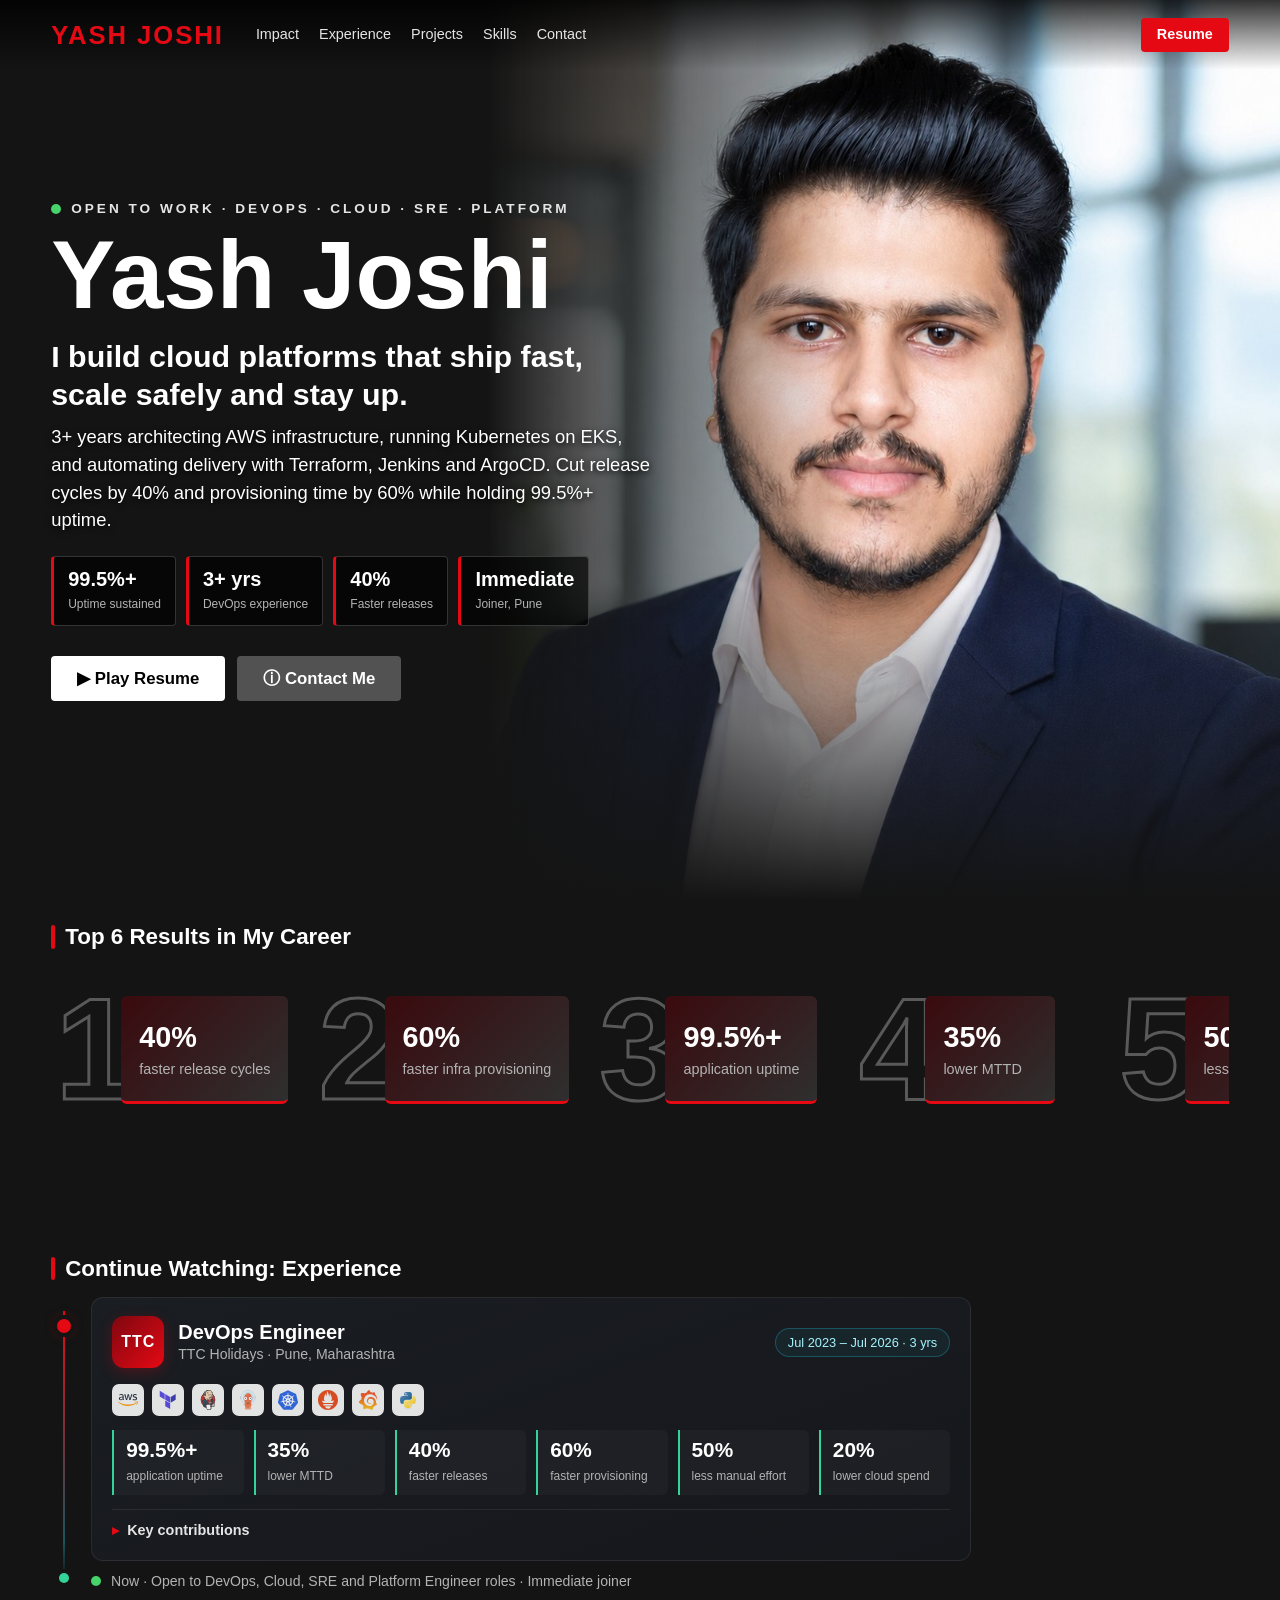
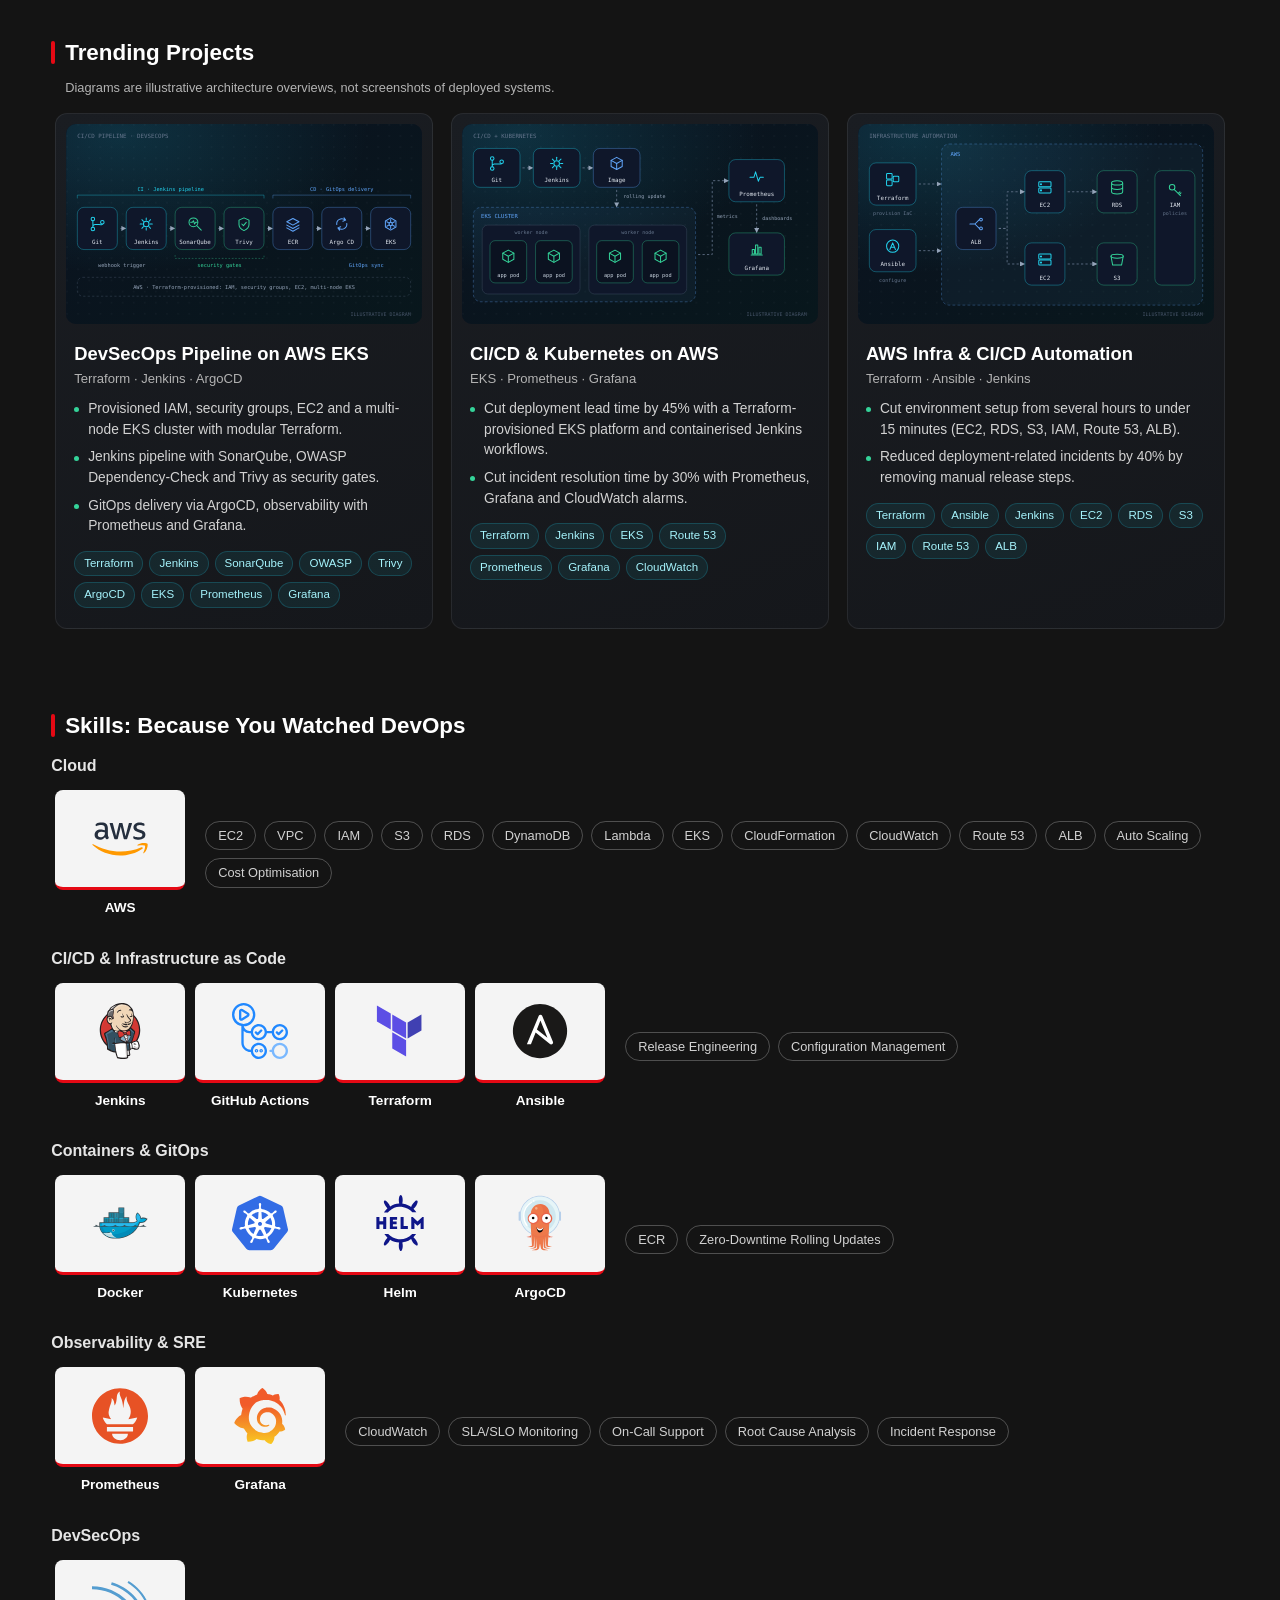
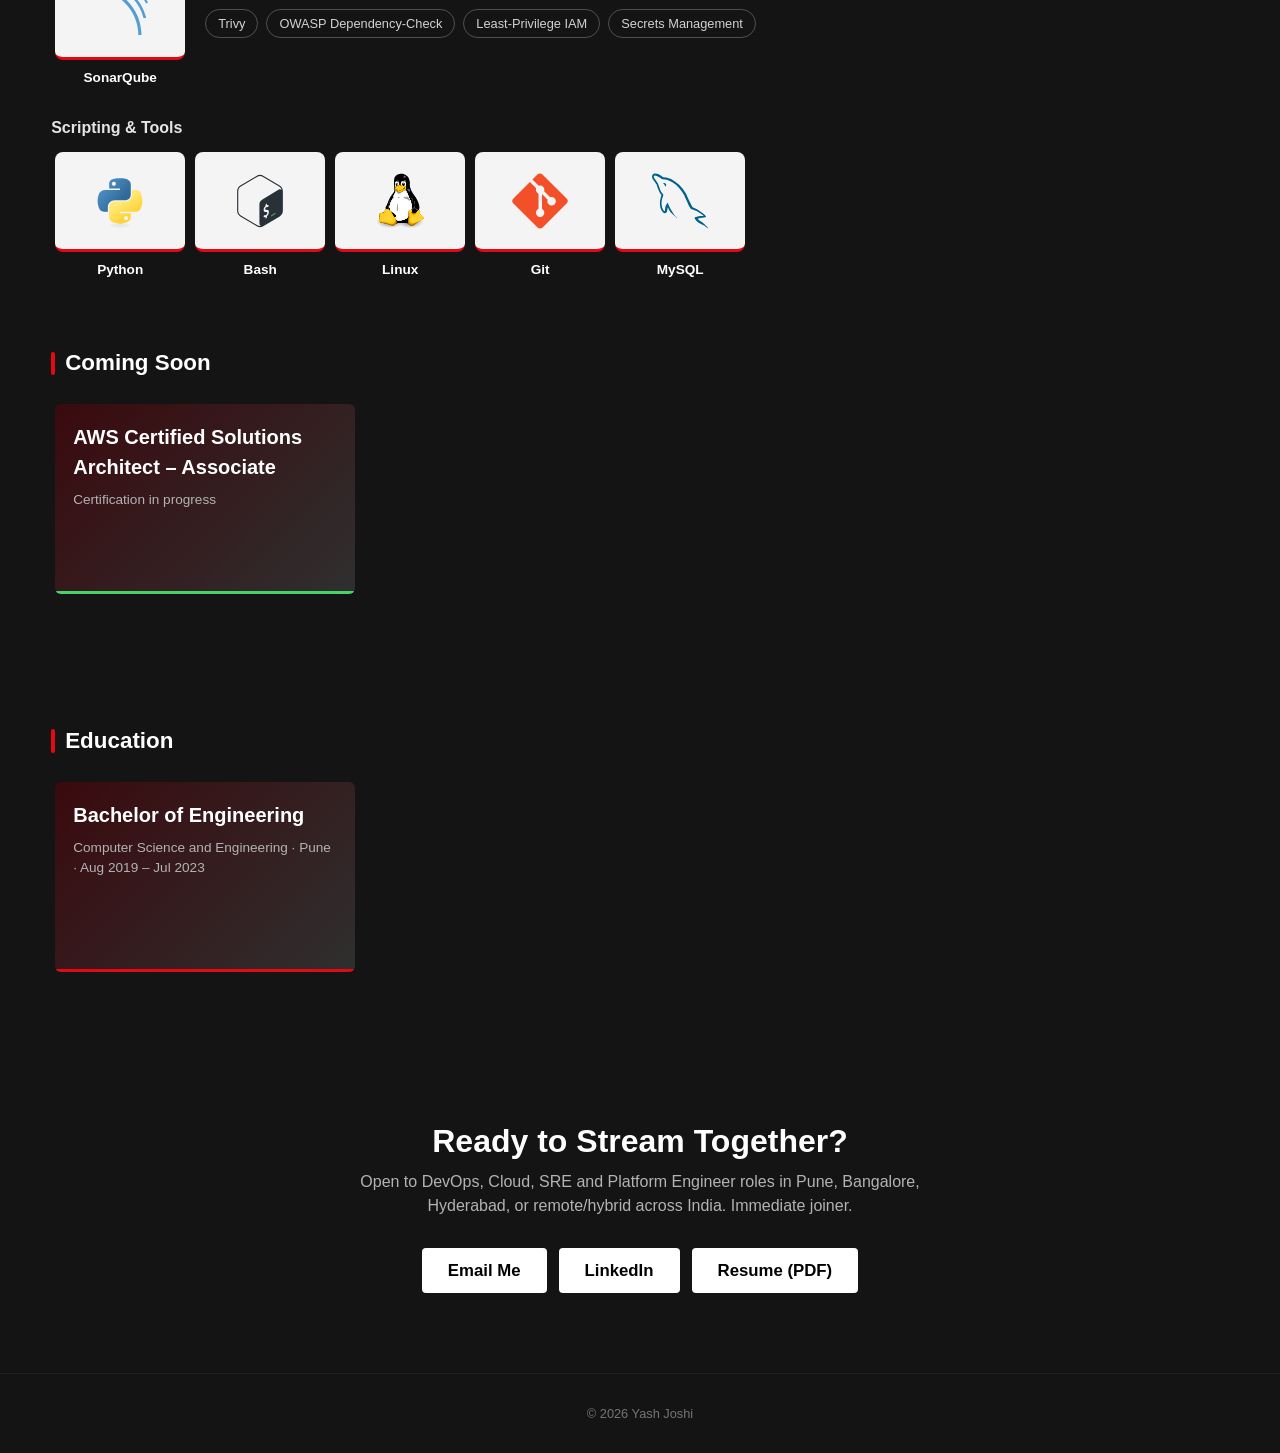
==== commit aefff776: "Update projects and experience sections" ====
--- a/index.html
+++ b/index.html
@@ -58,27 +58,61 @@
 
 <section class="row" id="experience">
   <h2>Continue Watching: Experience</h2>
-  <div class="slider">
-    <article class="card wide" tabindex="0"><div class="front"><span class="n">DevOps Engineer</span><span class="s">TTC Holidays &middot; Jul 2023 &ndash; Jul 2026</span></div>
-      <ul class="detail">
-        <li>Sustained 99.5%+ uptime and cut MTTD by 35% with CloudWatch, Prometheus and Grafana monitoring across EC2, Lambda and RDS.</li>
-        <li>Accelerated releases by 40% with Jenkins pipelines and ArgoCD GitOps rollback on EKS, enabling zero-downtime rolling updates.</li>
-        <li>Cut provisioning time by 60% and eliminated config drift with modular Terraform and Ansible across dev, staging and prod.</li>
-        <li>Cut manual operational effort by 50% with Python and Bash automation tooling.</li>
-        <li>Reduced cloud spend by 20% and removed over-permissioned IAM roles across 3 AWS accounts.</li>
-      </ul></article>
+  <div class="tl">
+    <article class="tl-item">
+      <div class="tl-card">
+        <header class="tl-head">
+          <div class="mono" aria-hidden="true">TTC</div>
+          <div class="tl-title"><h3>DevOps Engineer</h3><p>TTC Holidays &middot; Pune, Maharashtra</p></div>
+          <span class="tl-date">Jul 2023 &ndash; Jul 2026 &middot; 3 yrs</span>
+        </header>
+        <div class="tl-tech"><span class="tchip"><img src="assets/logos/aws.svg" alt="AWS" title="AWS" width="20" height="20" loading="lazy"></span><span class="tchip"><img src="assets/logos/terraform.svg" alt="Terraform" title="Terraform" width="20" height="20" loading="lazy"></span><span class="tchip"><img src="assets/logos/jenkins.svg" alt="Jenkins" title="Jenkins" width="20" height="20" loading="lazy"></span><span class="tchip"><img src="assets/logos/argocd.svg" alt="ArgoCD" title="ArgoCD" width="20" height="20" loading="lazy"></span><span class="tchip"><img src="assets/logos/kubernetes.svg" alt="Kubernetes" title="Kubernetes" width="20" height="20" loading="lazy"></span><span class="tchip"><img src="assets/logos/prometheus.svg" alt="Prometheus" title="Prometheus" width="20" height="20" loading="lazy"></span><span class="tchip"><img src="assets/logos/grafana.svg" alt="Grafana" title="Grafana" width="20" height="20" loading="lazy"></span><span class="tchip"><img src="assets/logos/python.svg" alt="Python" title="Python" width="20" height="20" loading="lazy"></span></div>
+        <div class="tl-metrics">
+          <div><strong data-count="99.5" data-dec="1" data-suf="%+">99.5%+</strong><span>application uptime</span></div>
+          <div><strong data-count="35" data-suf="%">35%</strong><span>lower MTTD</span></div>
+          <div><strong data-count="40" data-suf="%">40%</strong><span>faster releases</span></div>
+          <div><strong data-count="60" data-suf="%">60%</strong><span>faster provisioning</span></div>
+          <div><strong data-count="50" data-suf="%">50%</strong><span>less manual effort</span></div>
+          <div><strong data-count="20" data-suf="%">20%</strong><span>lower cloud spend</span></div>
+        </div>
+        <details>
+          <summary>Key contributions</summary>
+          <ul class="detail-list">
+            <li>Sustained 99.5%+ uptime and cut MTTD by 35% with CloudWatch, Prometheus and Grafana monitoring across EC2, Lambda and RDS.</li>
+            <li>Accelerated releases by 40% with Jenkins pipelines and ArgoCD GitOps rollback on EKS, enabling zero-downtime rolling updates.</li>
+            <li>Cut provisioning time by 60% and eliminated config drift with modular Terraform and Ansible across dev, staging and prod.</li>
+            <li>Cut manual operational effort by 50% with Python and Bash automation tooling.</li>
+            <li>Reduced cloud spend by 20% and removed over-permissioned IAM roles across 3 AWS accounts.</li>
+          </ul>
+        </details>
+      </div>
+    </article>
+    <div class="tl-now"><i class="dot"></i> Now &middot; Open to DevOps, Cloud, SRE and Platform Engineer roles &middot; Immediate joiner</div>
   </div>
 </section>
 
 <section class="row" id="projects">
   <h2>Trending Projects</h2>
-  <div class="slider">
-    <article class="card" tabindex="0"><div class="front"><span class="n">DevSecOps Pipeline on AWS EKS</span><span class="s">Terraform &middot; Jenkins &middot; ArgoCD</span></div>
-      <ul class="detail"><li>Provisioned IAM, security groups, EC2 and a multi-node EKS cluster with modular Terraform.</li><li>Jenkins pipeline with SonarQube, OWASP Dependency-Check and Trivy as security gates.</li><li>GitOps delivery via ArgoCD, observability with Prometheus and Grafana.</li></ul></article>
-    <article class="card" tabindex="0"><div class="front"><span class="n">CI/CD &amp; Kubernetes on AWS</span><span class="s">EKS &middot; Prometheus &middot; Grafana</span></div>
-      <ul class="detail"><li>Cut deployment lead time by 45% with a Terraform-provisioned EKS platform and containerised Jenkins workflows.</li><li>Cut incident resolution time by 30% with Prometheus, Grafana and CloudWatch alarms.</li></ul></article>
-    <article class="card" tabindex="0"><div class="front"><span class="n">AWS Infra &amp; CI/CD Automation</span><span class="s">Terraform &middot; Ansible &middot; Jenkins</span></div>
-      <ul class="detail"><li>Cut environment setup from several hours to under 15 minutes (EC2, RDS, S3, IAM, Route 53, ALB).</li><li>Reduced deployment-related incidents by 40% by removing manual release steps.</li></ul></article>
+  <p class="note">Diagrams are illustrative architecture overviews, not screenshots of deployed systems.</p>
+  <div class="pgrid">
+    <article class="pcard">
+      <div class="pimg"><img src="assets/illustrations/devsecops-pipeline.svg" alt="Illustrative CI/CD diagram: Git, Jenkins, SonarQube, Trivy, ECR, Argo CD and Amazon EKS" width="640" height="360" loading="lazy" decoding="async"></div>
+      <div class="pbody"><h3>DevSecOps Pipeline on AWS EKS</h3><p class="psub">Terraform &middot; Jenkins &middot; ArgoCD</p>
+        <ul><li>Provisioned IAM, security groups, EC2 and a multi-node EKS cluster with modular Terraform.</li><li>Jenkins pipeline with SonarQube, OWASP Dependency-Check and Trivy as security gates.</li><li>GitOps delivery via ArgoCD, observability with Prometheus and Grafana.</li></ul>
+        <div class="badges"><span>Terraform</span><span>Jenkins</span><span>SonarQube</span><span>OWASP</span><span>Trivy</span><span>ArgoCD</span><span>EKS</span><span>Prometheus</span><span>Grafana</span></div></div>
+    </article>
+    <article class="pcard">
+      <div class="pimg"><img src="assets/illustrations/kubernetes-cicd.svg" alt="Illustrative diagram: Jenkins deploys a container image to an EKS cluster monitored by Prometheus and Grafana" width="640" height="360" loading="lazy" decoding="async"></div>
+      <div class="pbody"><h3>CI/CD &amp; Kubernetes on AWS</h3><p class="psub">EKS &middot; Prometheus &middot; Grafana</p>
+        <ul><li>Cut deployment lead time by 45% with a Terraform-provisioned EKS platform and containerised Jenkins workflows.</li><li>Cut incident resolution time by 30% with Prometheus, Grafana and CloudWatch alarms.</li></ul>
+        <div class="badges"><span>Terraform</span><span>Jenkins</span><span>EKS</span><span>Route 53</span><span>Prometheus</span><span>Grafana</span><span>CloudWatch</span></div></div>
+    </article>
+    <article class="pcard">
+      <div class="pimg"><img src="assets/illustrations/aws-infrastructure.svg" alt="Illustrative diagram: Terraform and Ansible provisioning ALB, EC2, RDS, S3 and IAM on AWS" width="640" height="360" loading="lazy" decoding="async"></div>
+      <div class="pbody"><h3>AWS Infra &amp; CI/CD Automation</h3><p class="psub">Terraform &middot; Ansible &middot; Jenkins</p>
+        <ul><li>Cut environment setup from several hours to under 15 minutes (EC2, RDS, S3, IAM, Route 53, ALB).</li><li>Reduced deployment-related incidents by 40% by removing manual release steps.</li></ul>
+        <div class="badges"><span>Terraform</span><span>Ansible</span><span>Jenkins</span><span>EC2</span><span>RDS</span><span>S3</span><span>IAM</span><span>Route 53</span><span>ALB</span></div></div>
+    </article>
   </div>
 </section>
 
--- a/styles.css
+++ b/styles.css
@@ -107,3 +107,43 @@
 }
 .dot{flex:none}
 .contact h2{line-height:1.2}
+
+
+/* Option B: illustrated projects + timeline experience */
+.note{font-size:.8rem;color:var(--mut);margin:-4px 0 4px 14px}
+.pgrid{display:grid;grid-template-columns:repeat(auto-fit,minmax(300px,1fr));gap:18px;padding:12px 4px 40px}
+.pcard{display:flex;flex-direction:column;background:linear-gradient(160deg,#1a1d22,#15171b);border:1px solid #ffffff14;border-radius:12px;overflow:hidden}
+.pcard:hover{box-shadow:0 12px 32px #000a,0 0 0 1px #22d3ee40}
+.pimg{aspect-ratio:16/9;margin:10px 10px 0;border-radius:10px;overflow:hidden;background:#0b1220}
+.pimg img{display:block;width:100%;height:100%;object-fit:cover;transition:transform .5s ease}
+.pcard:hover .pimg img{transform:scale(1.03)}
+.pbody{padding:16px 18px 20px}.pbody h3{font-size:1.15rem}
+.psub{color:var(--mut);font-size:.82rem;margin:2px 0 10px}
+.pbody ul{list-style:none;font-size:.86rem;color:#d2d2d2}
+.pbody li{margin:7px 0;padding-left:14px;position:relative}.pbody li::before{content:"";position:absolute;left:0;top:.6em;width:5px;height:5px;border-radius:50%;background:#34d399}
+.badges{display:flex;flex-wrap:wrap;gap:6px;margin-top:14px}
+.badges span{font-size:.72rem;padding:3px 9px;border-radius:999px;background:#22d3ee14;border:1px solid #22d3ee33;color:#a5f3fc}
+.tl{position:relative;max-width:920px;padding-left:40px;margin-top:8px}
+.tl::before{content:"";position:absolute;left:12px;top:14px;bottom:14px;width:2px;background:linear-gradient(#e50914,#22d3ee55 85%,transparent)}
+.tl-item,.tl-now{position:relative}
+.tl-item::before,.tl-now::before{content:"";position:absolute;left:-34px;top:22px;width:14px;height:14px;border-radius:50%;background:var(--red);box-shadow:0 0 0 4px #141414,0 0 12px #e5091488}
+.tl-now::before{top:6px;width:10px;height:10px;left:-32px;background:#34d399;box-shadow:0 0 0 4px #141414}
+.tl-card{background:linear-gradient(160deg,#1a1d22,#15171b);border:1px solid #ffffff14;border-radius:12px;padding:18px 20px}
+.tl-head{display:flex;align-items:center;gap:14px;flex-wrap:wrap}
+.mono{width:52px;height:52px;border-radius:12px;display:grid;place-items:center;font-weight:900;letter-spacing:1px;color:#fff;background:linear-gradient(135deg,#7f0710,#e50914);box-shadow:0 4px 14px #e5091440}
+.tl-title{flex:1 1 200px}.tl-title h3{font-size:1.25rem;line-height:1.2}.tl-title p{color:var(--mut);font-size:.88rem}
+.tl-date{font-size:.8rem;padding:4px 12px;border-radius:999px;border:1px solid #22d3ee44;color:#a5f3fc;background:#22d3ee10;white-space:nowrap}
+.tl-tech{display:flex;flex-wrap:wrap;gap:8px;margin:16px 0 4px}
+.tchip{width:32px;height:32px;border-radius:7px;background:#f4f4f4;display:grid;place-items:center;opacity:.92}
+.tl-metrics{display:grid;grid-template-columns:repeat(auto-fit,minmax(130px,1fr));gap:10px;margin:14px 0}
+.tl-metrics div{border-left:2px solid #34d399;background:#ffffff08;border-radius:0 6px 6px 0;padding:8px 12px}
+.tl-metrics strong{display:block;font-size:1.3rem;line-height:1.2}.tl-metrics span{font-size:.75rem;color:var(--mut)}
+.tl details{border-top:1px solid #ffffff14;padding-top:10px}
+.tl summary{cursor:pointer;font-weight:700;font-size:.9rem;color:#e5e5e5;list-style:none}
+.tl summary::before{content:"\25B8";color:var(--red);margin-right:8px;display:inline-block;transition:transform .2s}
+.tl details[open] summary::before{transform:rotate(90deg)}
+.detail-list{list-style:none;margin-top:8px;font-size:.86rem;color:#d2d2d2}
+.detail-list li{margin:7px 0;padding-left:14px;position:relative}.detail-list li::before{content:"";position:absolute;left:0;top:.6em;width:5px;height:5px;border-radius:50%;background:var(--red)}
+.tl-now{margin-top:6px;padding:4px 0;color:var(--mut);font-size:.88rem}
+.tl-now .dot{display:inline-block;margin-right:6px}
+@media(max-width:800px){.tl{padding-left:30px}.tl::before{left:7px}.tl-item::before{left:-29px}.tl-now::before{left:-27px}.tl-card{padding:16px}.tl-date{order:3}.pgrid{grid-template-columns:1fr}}
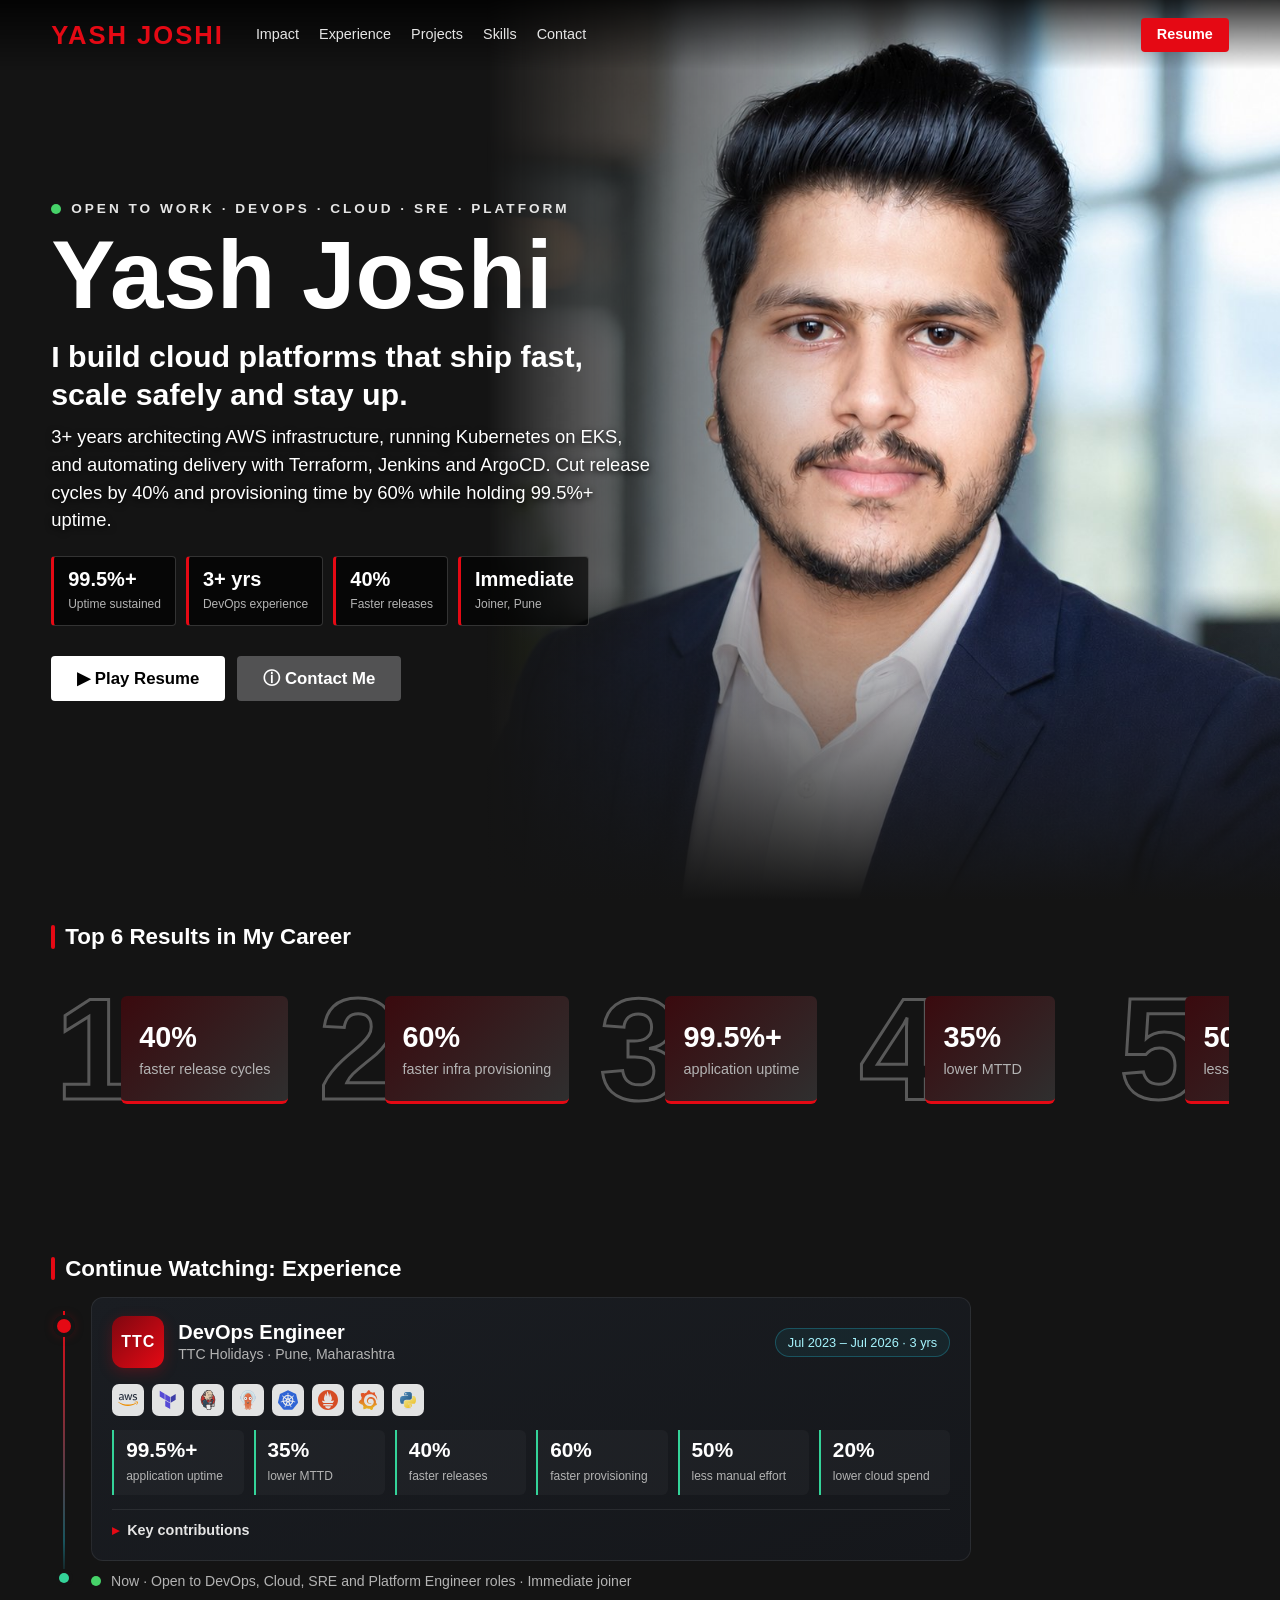
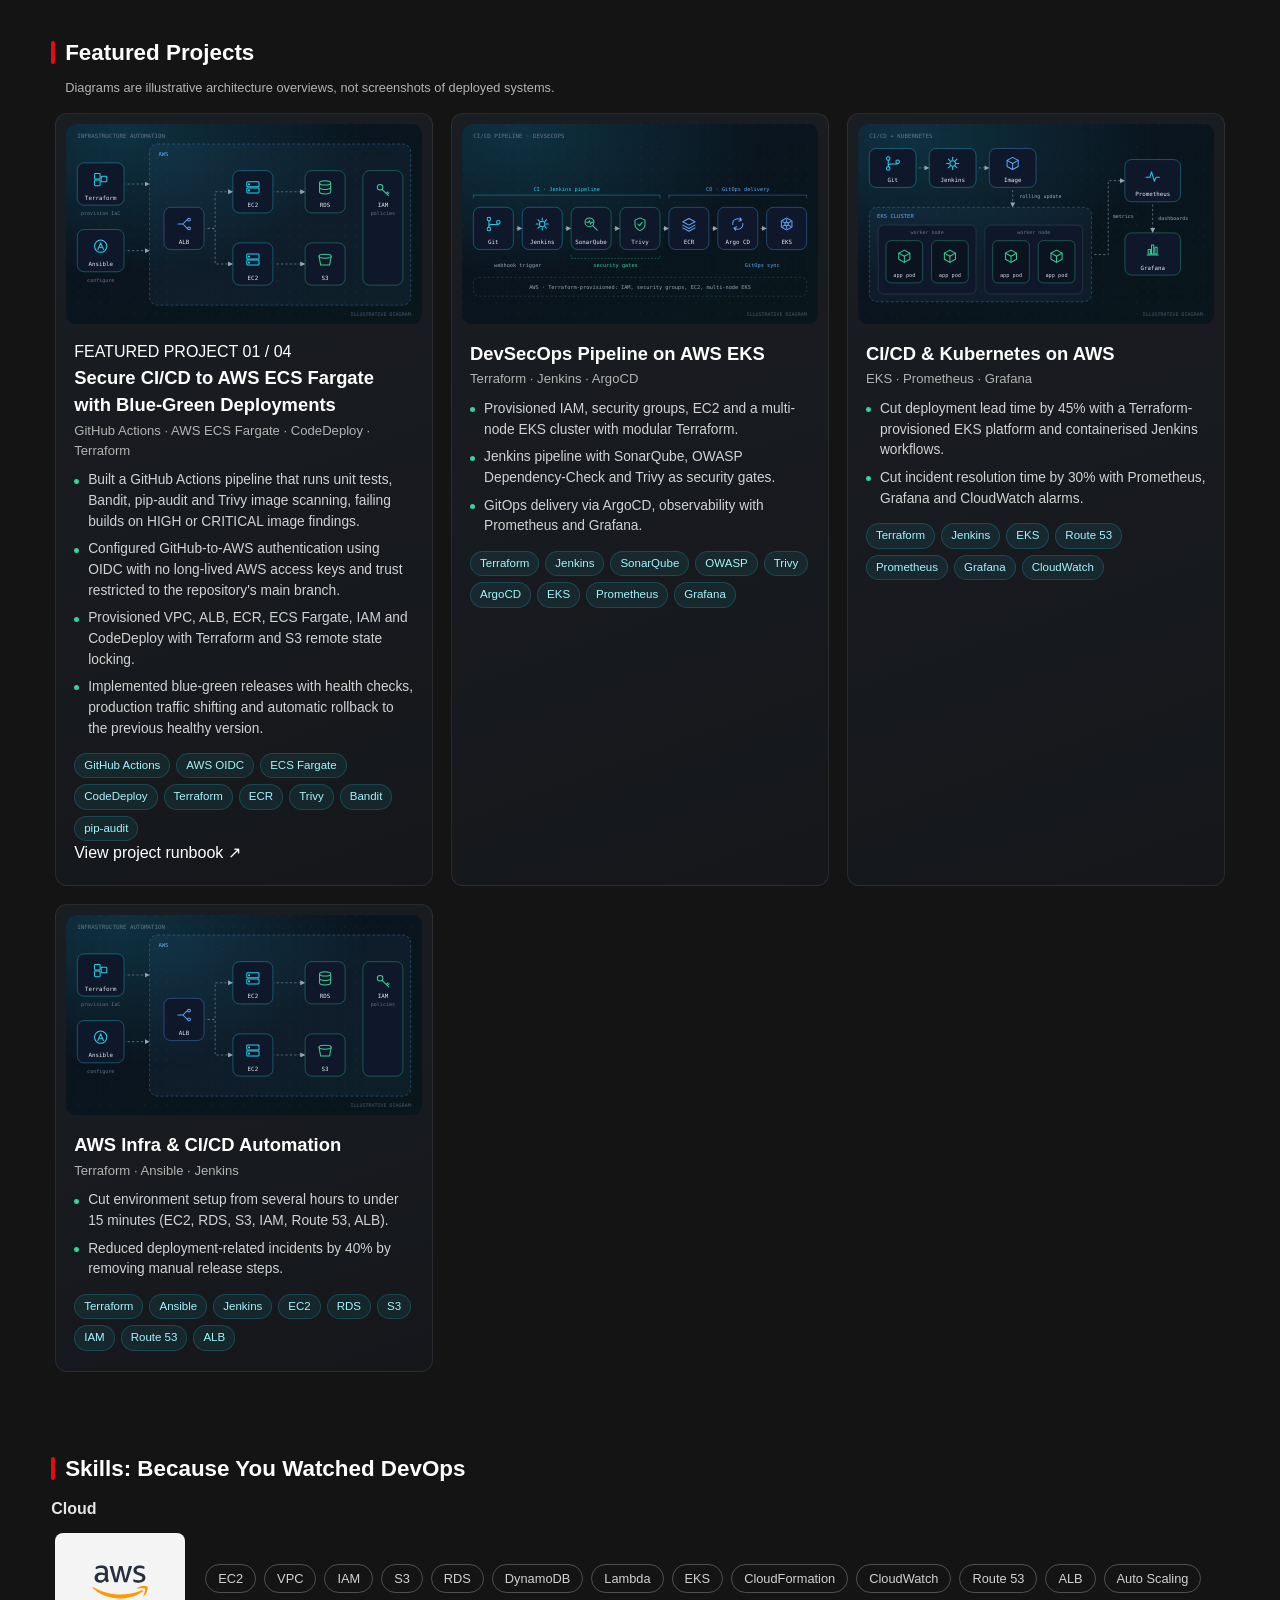
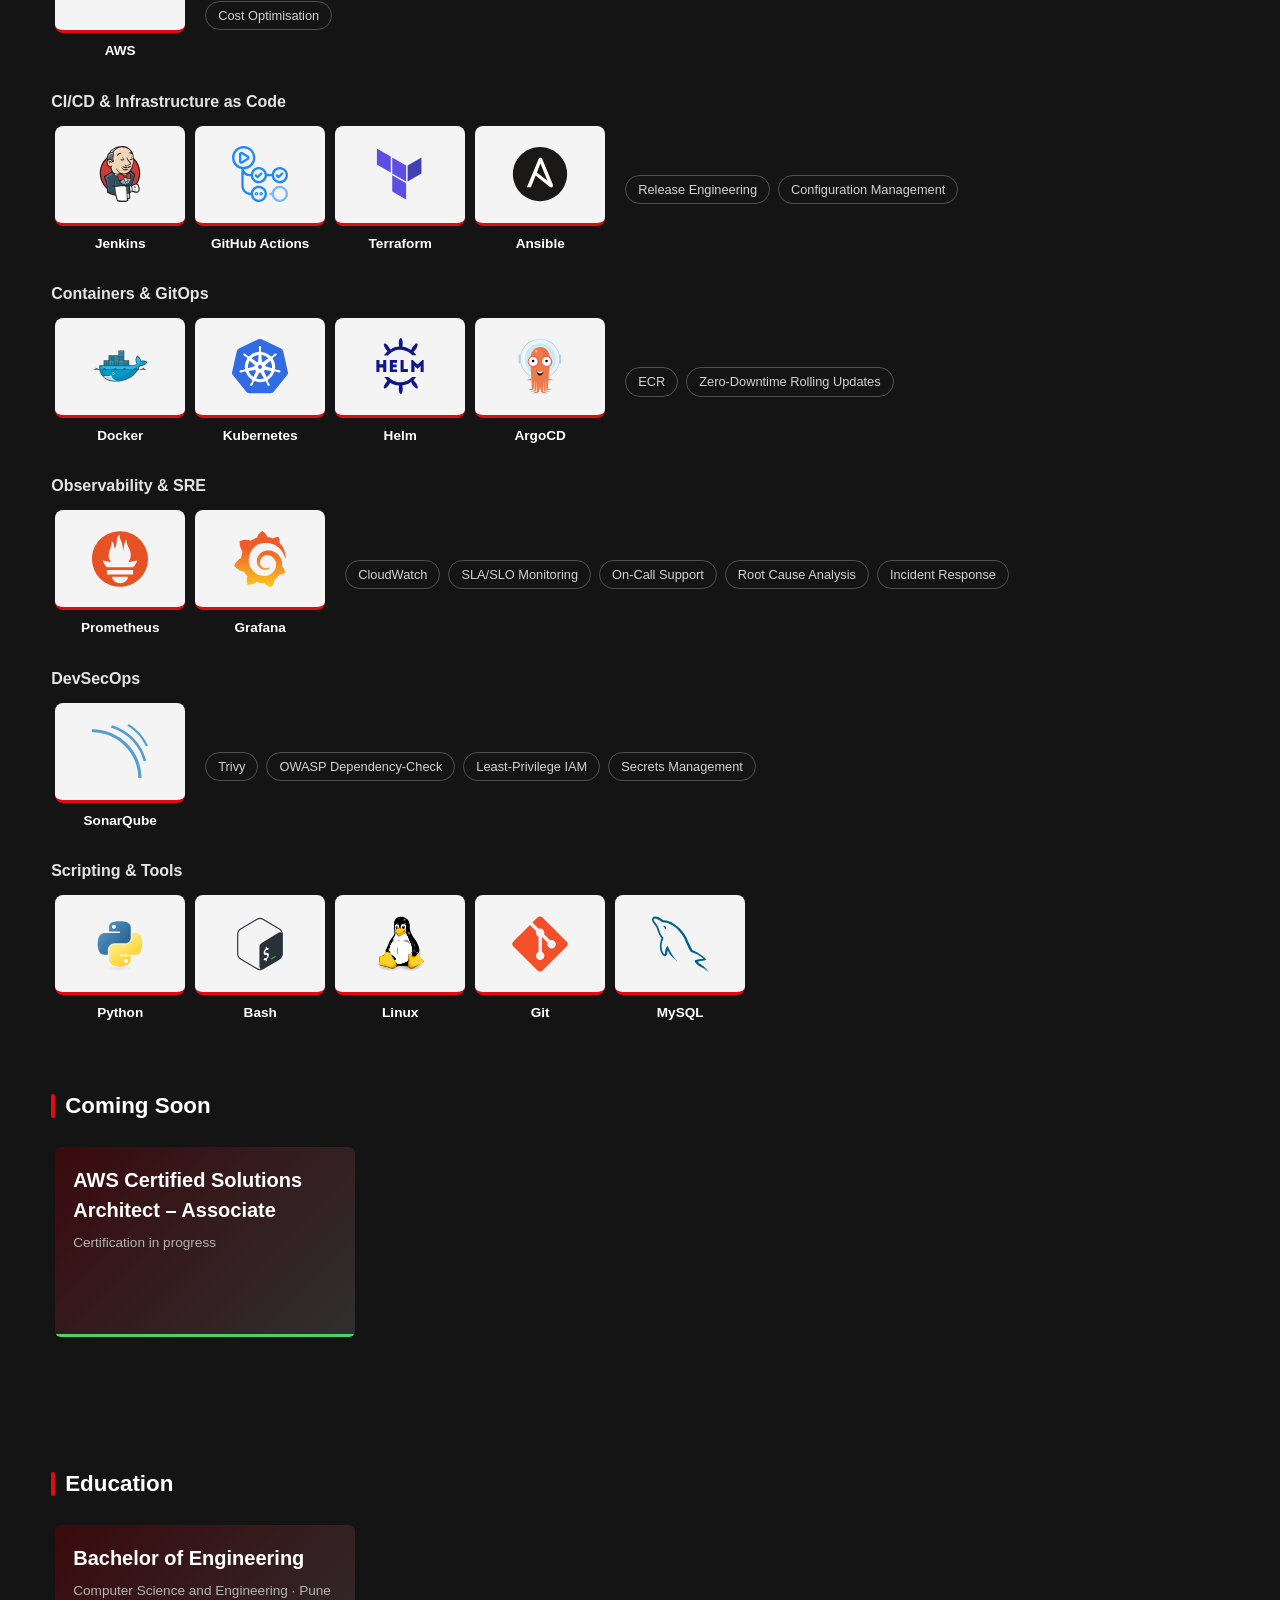
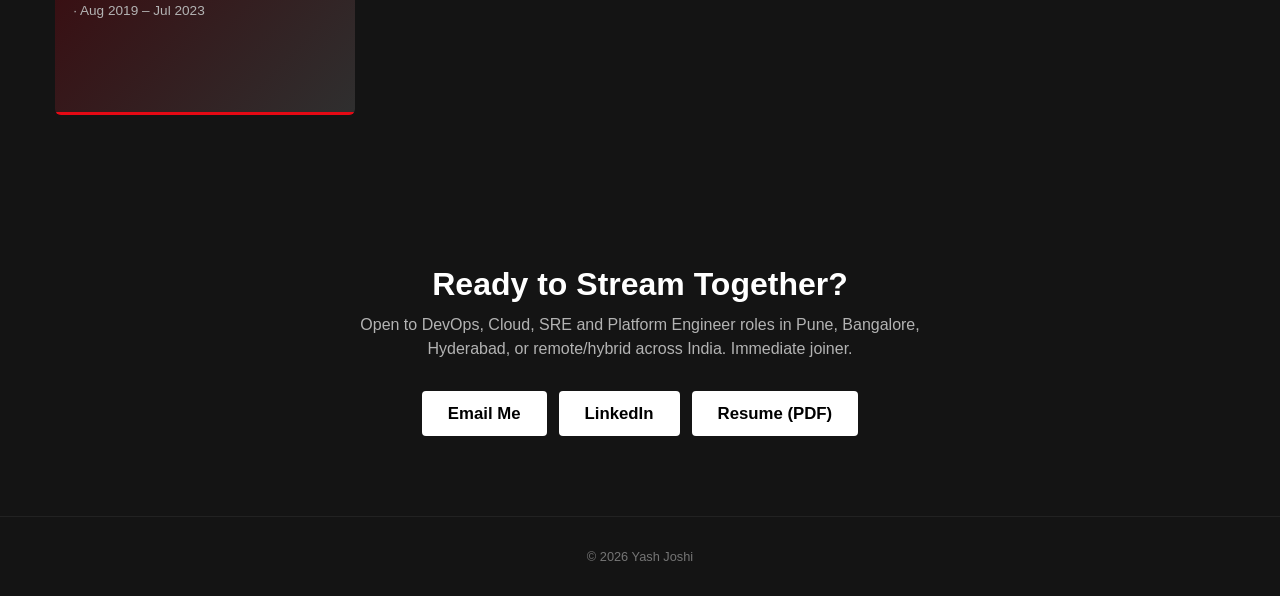
==== commit 457270d6: "feat: add secure ECS blue-green project as featured item" ====
--- a/index.html
+++ b/index.html
@@ -92,9 +92,25 @@
 </section>
 
 <section class="row" id="projects">
-  <h2>Trending Projects</h2>
+  <h2>Featured Projects</h2>
   <p class="note">Diagrams are illustrative architecture overviews, not screenshots of deployed systems.</p>
   <div class="pgrid">
+    <article class="pcard featured-project">
+      <div class="pimg"><img src="assets/illustrations/aws-infrastructure.svg" alt="Illustrative AWS ECS Fargate blue-green deployment architecture" width="640" height="360" loading="lazy" decoding="async"></div>
+      <div class="pbody">
+        <div class="project-label">FEATURED PROJECT <span>01 / 04</span></div>
+        <h3>Secure CI/CD to AWS ECS Fargate with Blue-Green Deployments</h3>
+        <p class="psub">GitHub Actions · AWS ECS Fargate · CodeDeploy · Terraform</p>
+        <ul>
+          <li>Built a GitHub Actions pipeline that runs unit tests, Bandit, pip-audit and Trivy image scanning, failing builds on HIGH or CRITICAL image findings.</li>
+          <li>Configured GitHub-to-AWS authentication using OIDC with no long-lived AWS access keys and trust restricted to the repository's main branch.</li>
+          <li>Provisioned VPC, ALB, ECR, ECS Fargate, IAM and CodeDeploy with Terraform and S3 remote state locking.</li>
+          <li>Implemented blue-green releases with health checks, production traffic shifting and automatic rollback to the previous healthy version.</li>
+        </ul>
+        <div class="badges"><span>GitHub Actions</span><span>AWS OIDC</span><span>ECS Fargate</span><span>CodeDeploy</span><span>Terraform</span><span>ECR</span><span>Trivy</span><span>Bandit</span><span>pip-audit</span></div>
+        <div class="project-links"><a href="assets/Secure_ECS_Fargate_Blue_Green_Runbook.pdf" target="_blank" rel="noopener">View project runbook ↗</a></div>
+      </div>
+    </article>
     <article class="pcard">
       <div class="pimg"><img src="assets/illustrations/devsecops-pipeline.svg" alt="Illustrative CI/CD diagram: Git, Jenkins, SonarQube, Trivy, ECR, Argo CD and Amazon EKS" width="640" height="360" loading="lazy" decoding="async"></div>
       <div class="pbody"><h3>DevSecOps Pipeline on AWS EKS</h3><p class="psub">Terraform &middot; Jenkins &middot; ArgoCD</p>
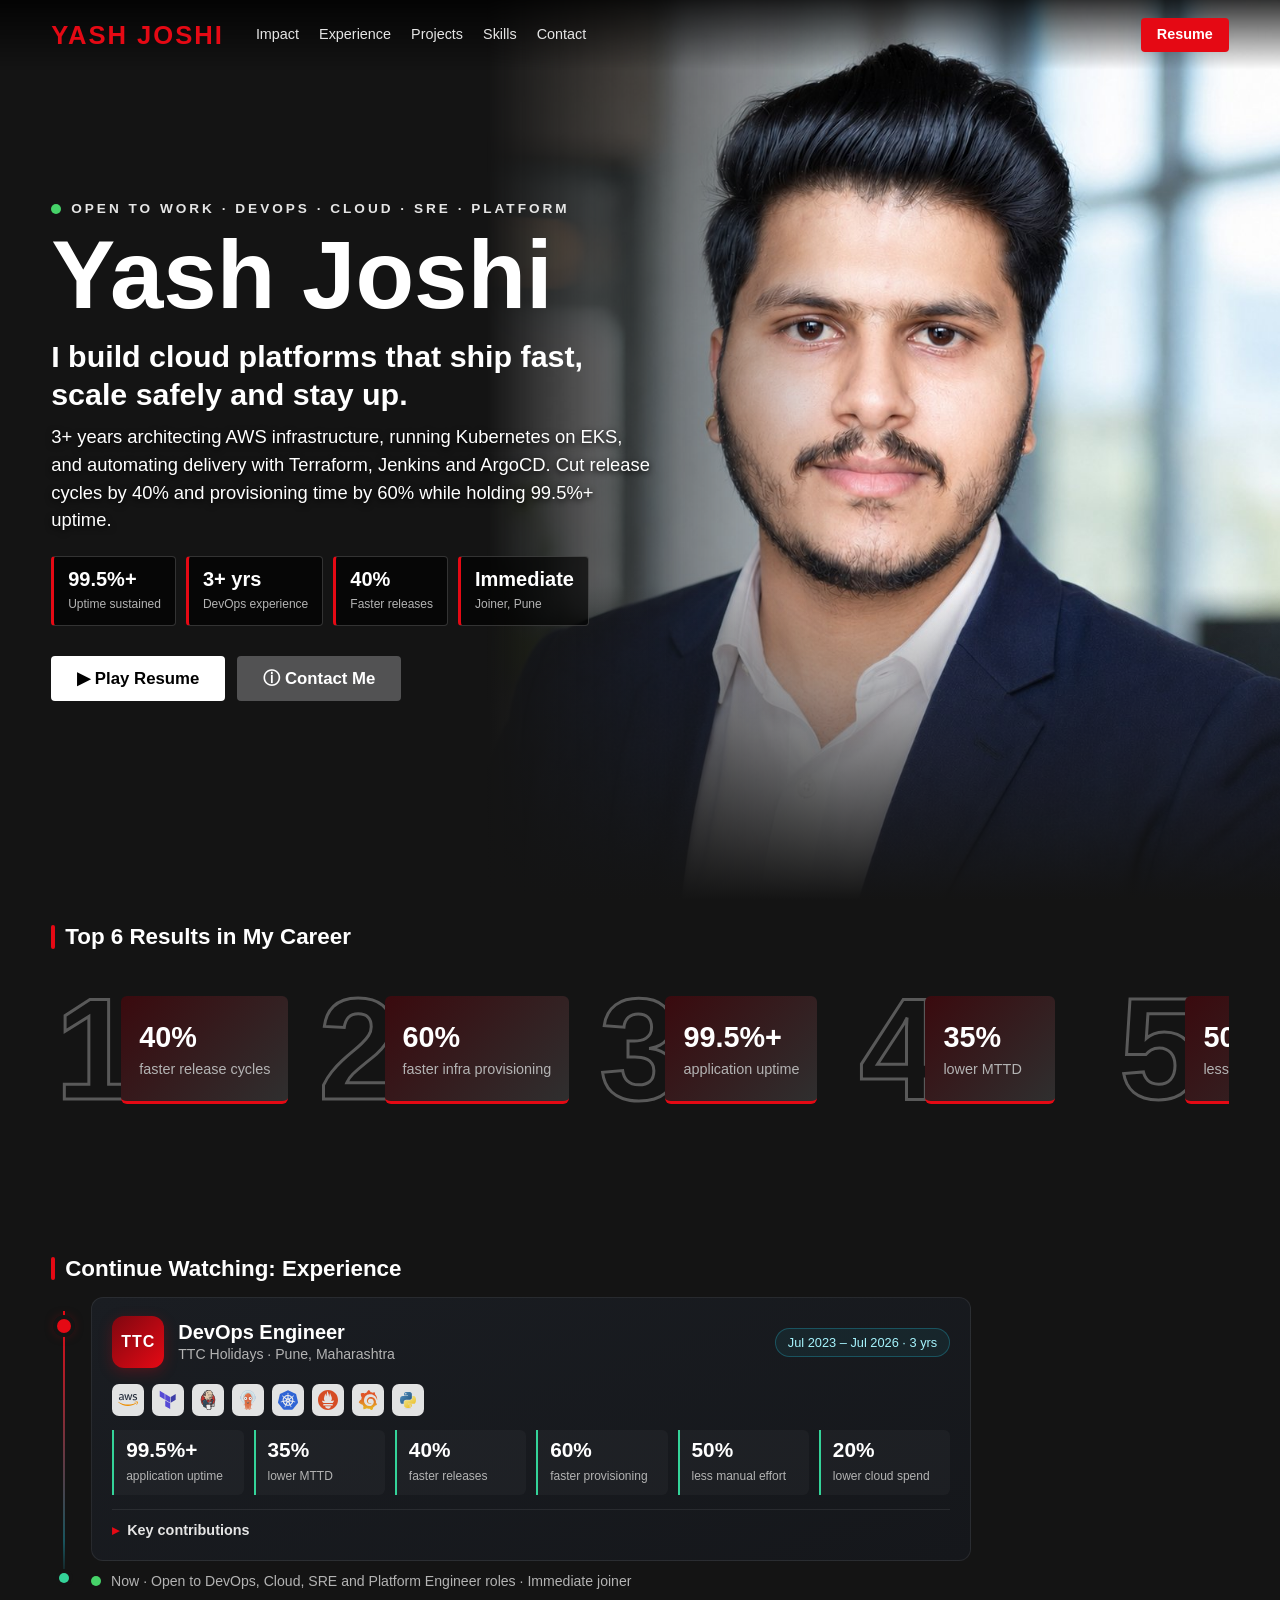
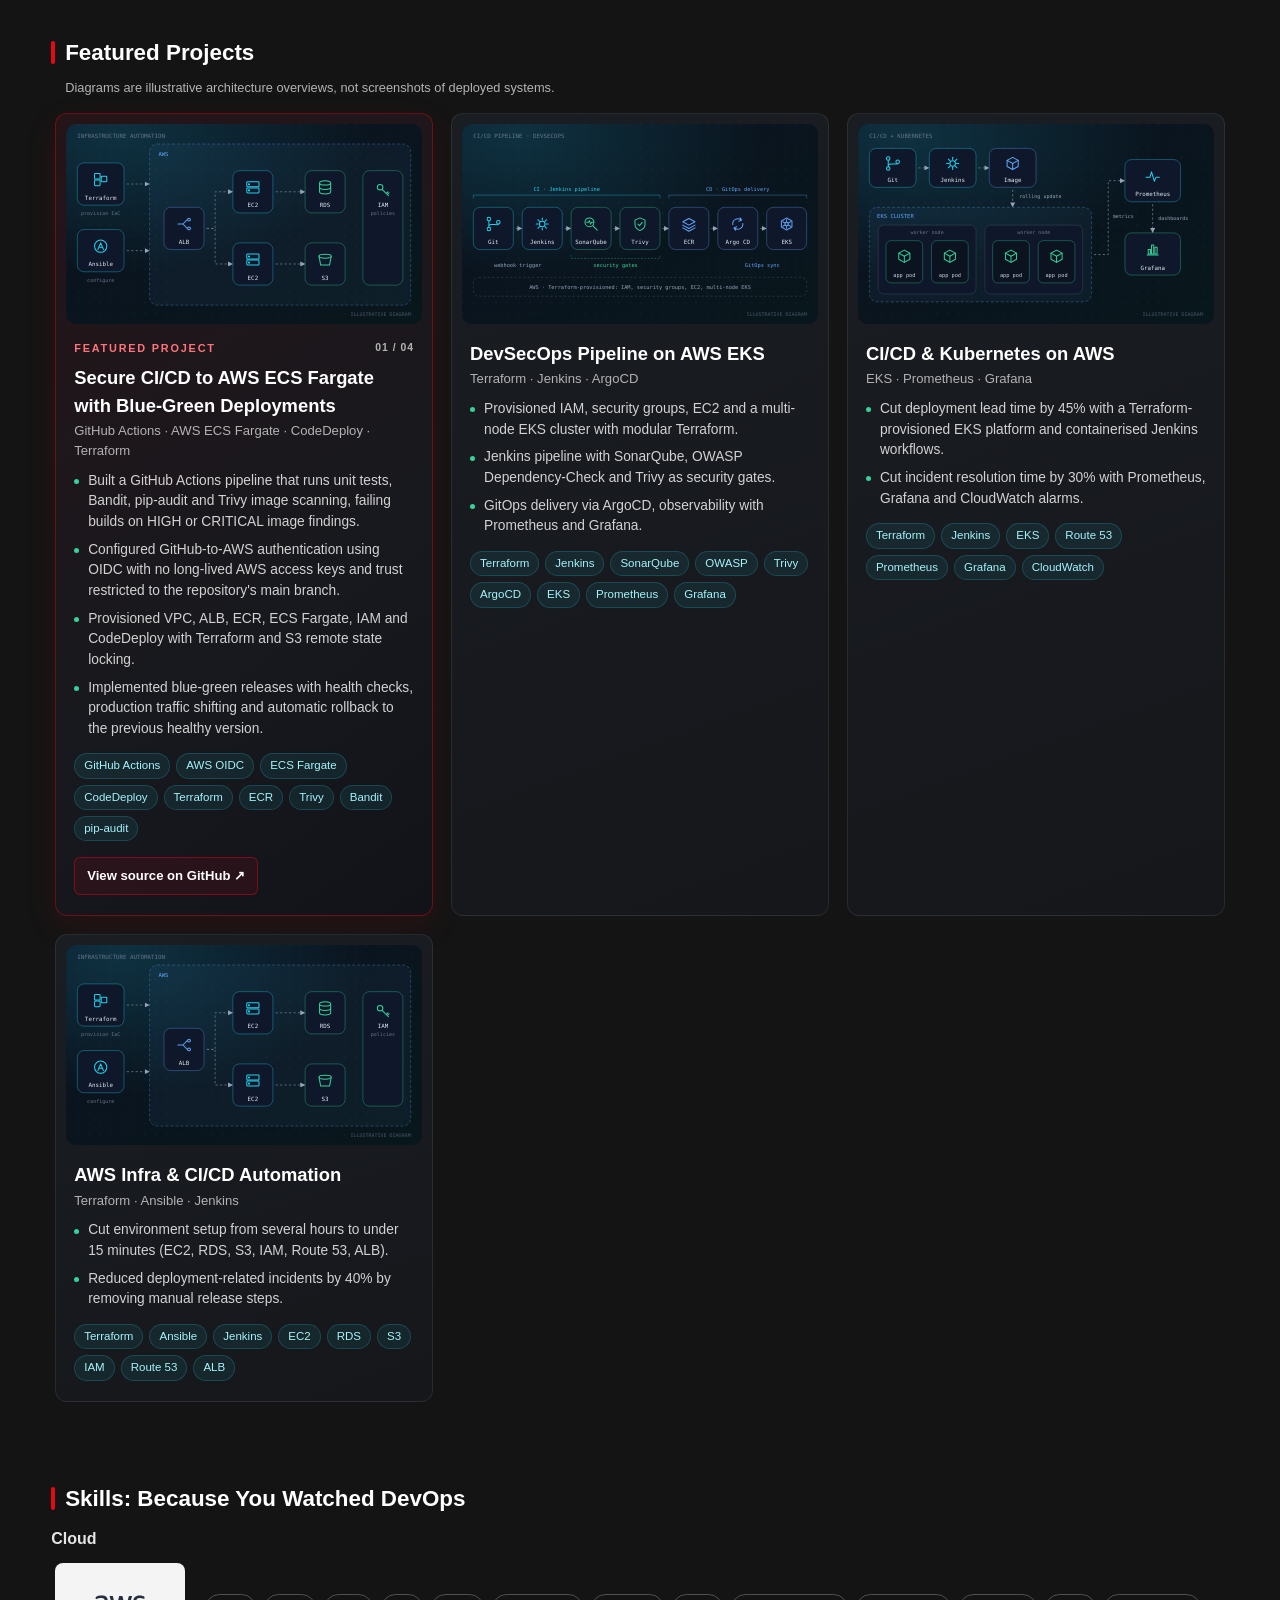
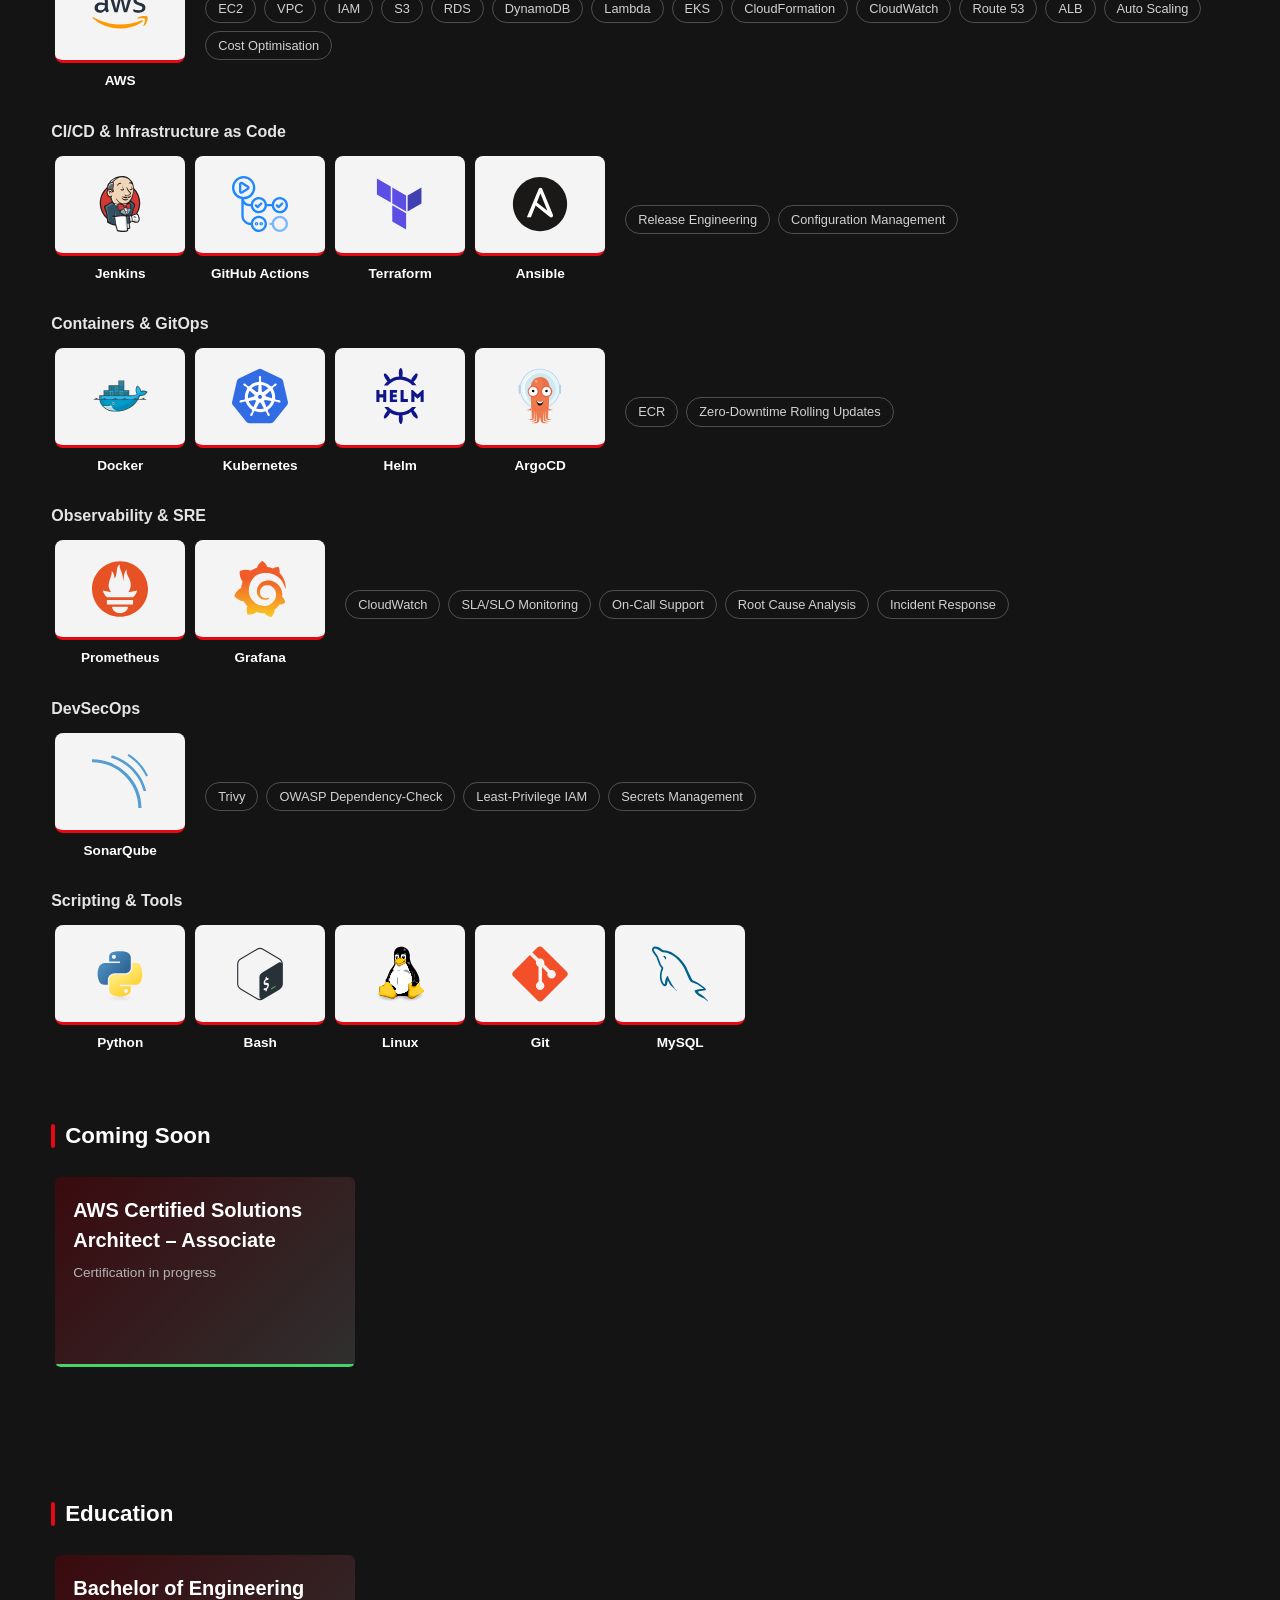
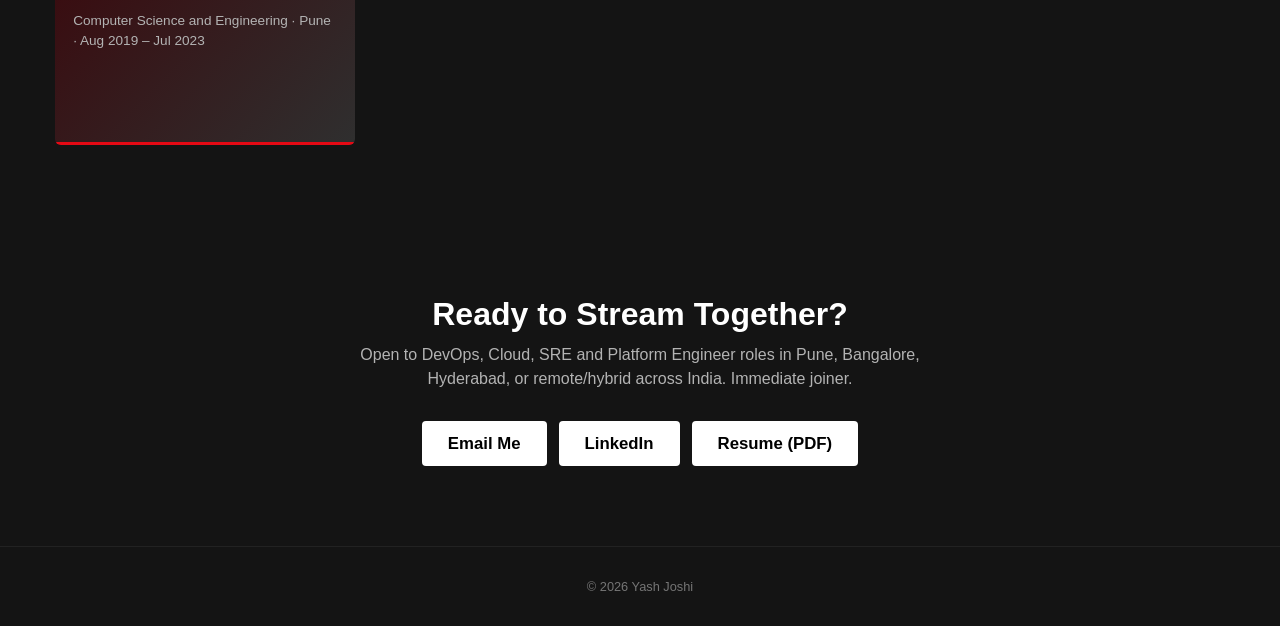
==== commit 855b371e: "feat: link featured ECS project to source repository" ====
--- a/index.html
+++ b/index.html
@@ -108,7 +108,7 @@
           <li>Implemented blue-green releases with health checks, production traffic shifting and automatic rollback to the previous healthy version.</li>
         </ul>
         <div class="badges"><span>GitHub Actions</span><span>AWS OIDC</span><span>ECS Fargate</span><span>CodeDeploy</span><span>Terraform</span><span>ECR</span><span>Trivy</span><span>Bandit</span><span>pip-audit</span></div>
-        <div class="project-links"><a href="assets/Secure_ECS_Fargate_Blue_Green_Runbook.pdf" target="_blank" rel="noopener">View project runbook ↗</a></div>
+        <div class="project-links"><a href="https://github.com/yashjoshi08/aws-ecs-bluegreen-cicd" target="_blank" rel="noopener noreferrer">View source on GitHub ↗</a></div>
       </div>
     </article>
     <article class="pcard">
--- a/styles.css
+++ b/styles.css
@@ -147,3 +147,48 @@
 .tl-now{margin-top:6px;padding:4px 0;color:var(--mut);font-size:.88rem}
 .tl-now .dot{display:inline-block;margin-right:6px}
 @media(max-width:800px){.tl{padding-left:30px}.tl::before{left:7px}.tl-item::before{left:-29px}.tl-now::before{left:-27px}.tl-card{padding:16px}.tl-date{order:3}.pgrid{grid-template-columns:1fr}}
+
+
+/* Featured project emphasis */
+.featured-project{
+  border-color:#e5091466;
+  background:linear-gradient(145deg,#251418 0%,#17191e 62%,#111318 100%);
+  box-shadow:0 10px 34px #e5091418;
+}
+.featured-project:hover{
+  box-shadow:0 14px 38px #000b,0 0 0 1px #e5091470;
+}
+.project-label{
+  display:flex;
+  align-items:center;
+  justify-content:space-between;
+  gap:12px;
+  margin:0 0 8px;
+  color:#ff737a;
+  font-size:.68rem;
+  font-weight:800;
+  letter-spacing:1.8px;
+}
+.project-label span{
+  color:#b3b3b3;
+  font-size:.65rem;
+  letter-spacing:1px;
+}
+.project-links{display:flex;flex-wrap:wrap;gap:10px;margin-top:16px}
+.project-links a{
+  display:inline-flex;
+  align-items:center;
+  padding:8px 12px;
+  border:1px solid #e5091470;
+  border-radius:6px;
+  color:#fff;
+  background:#e509141a;
+  font-size:.82rem;
+  font-weight:700;
+  transition:background .2s,border-color .2s,transform .2s;
+}
+.project-links a:hover{
+  background:#e50914;
+  border-color:#e50914;
+  transform:translateY(-2px);
+}
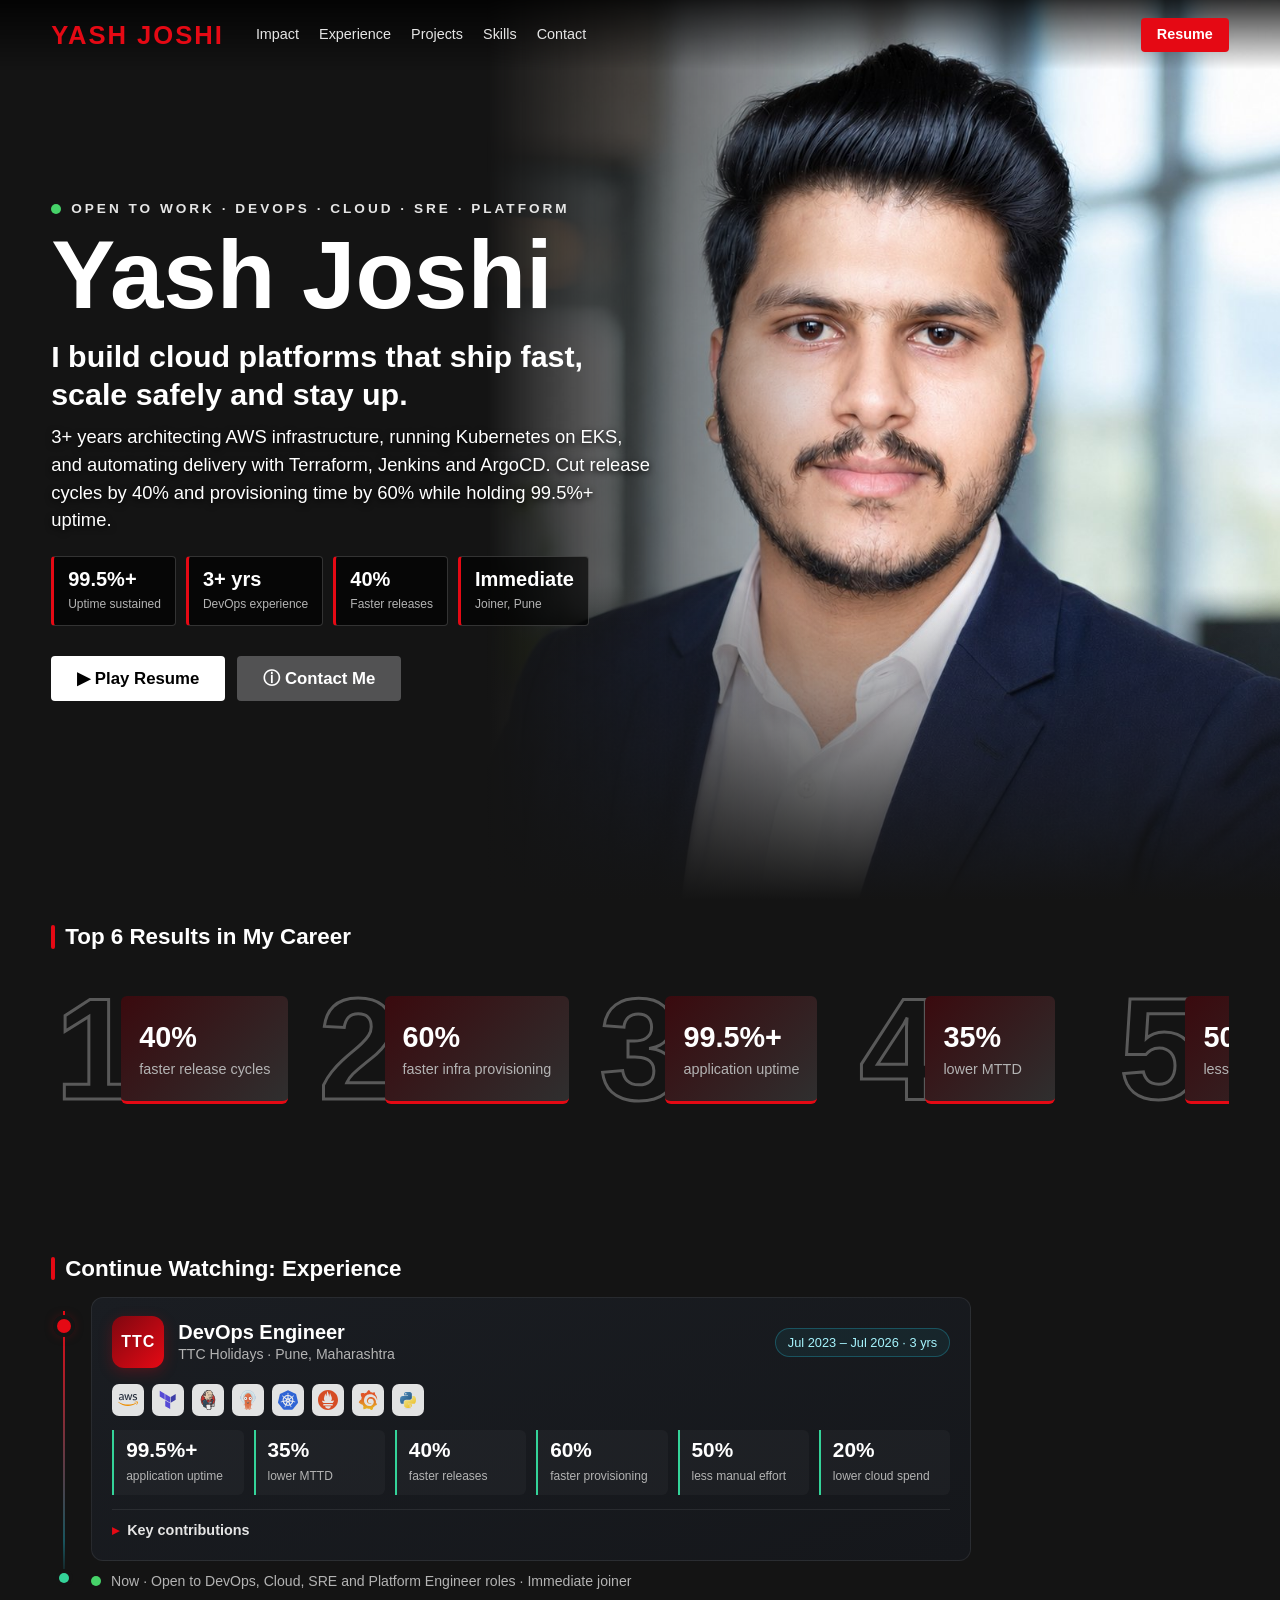
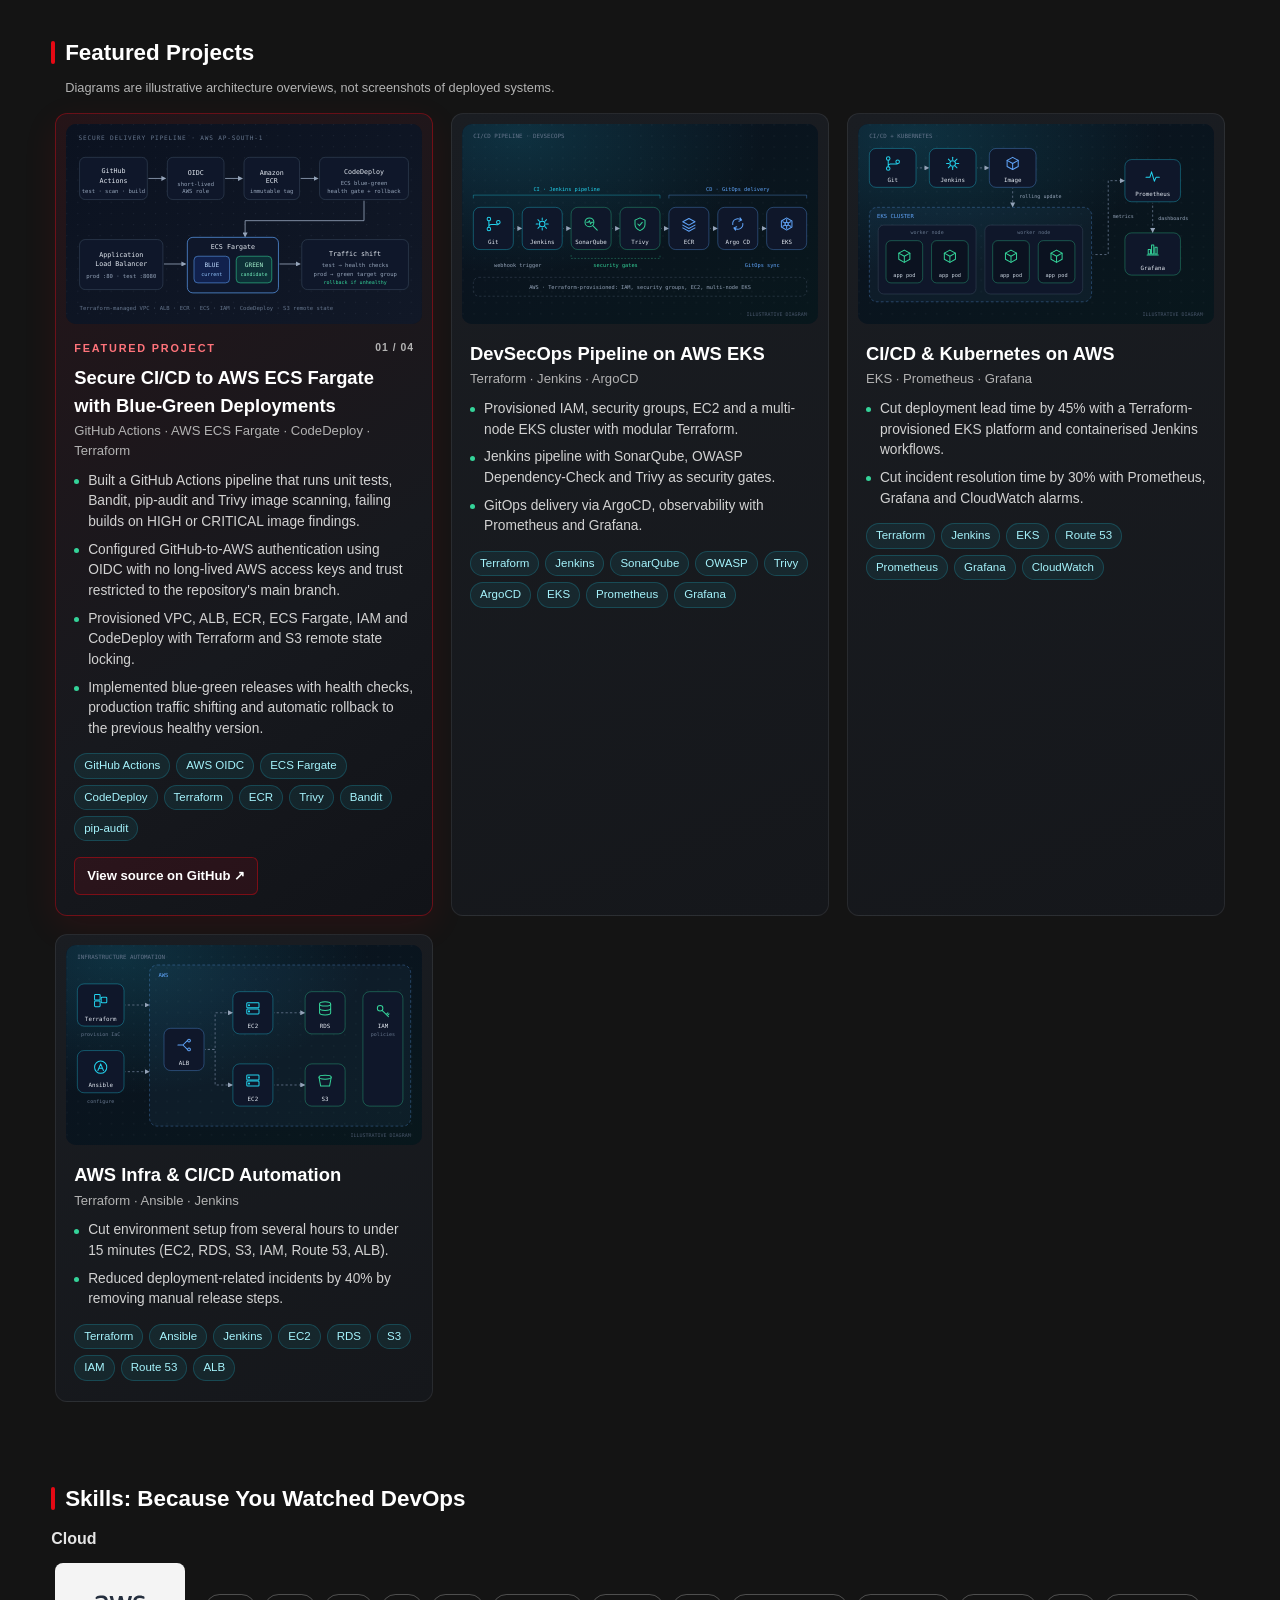
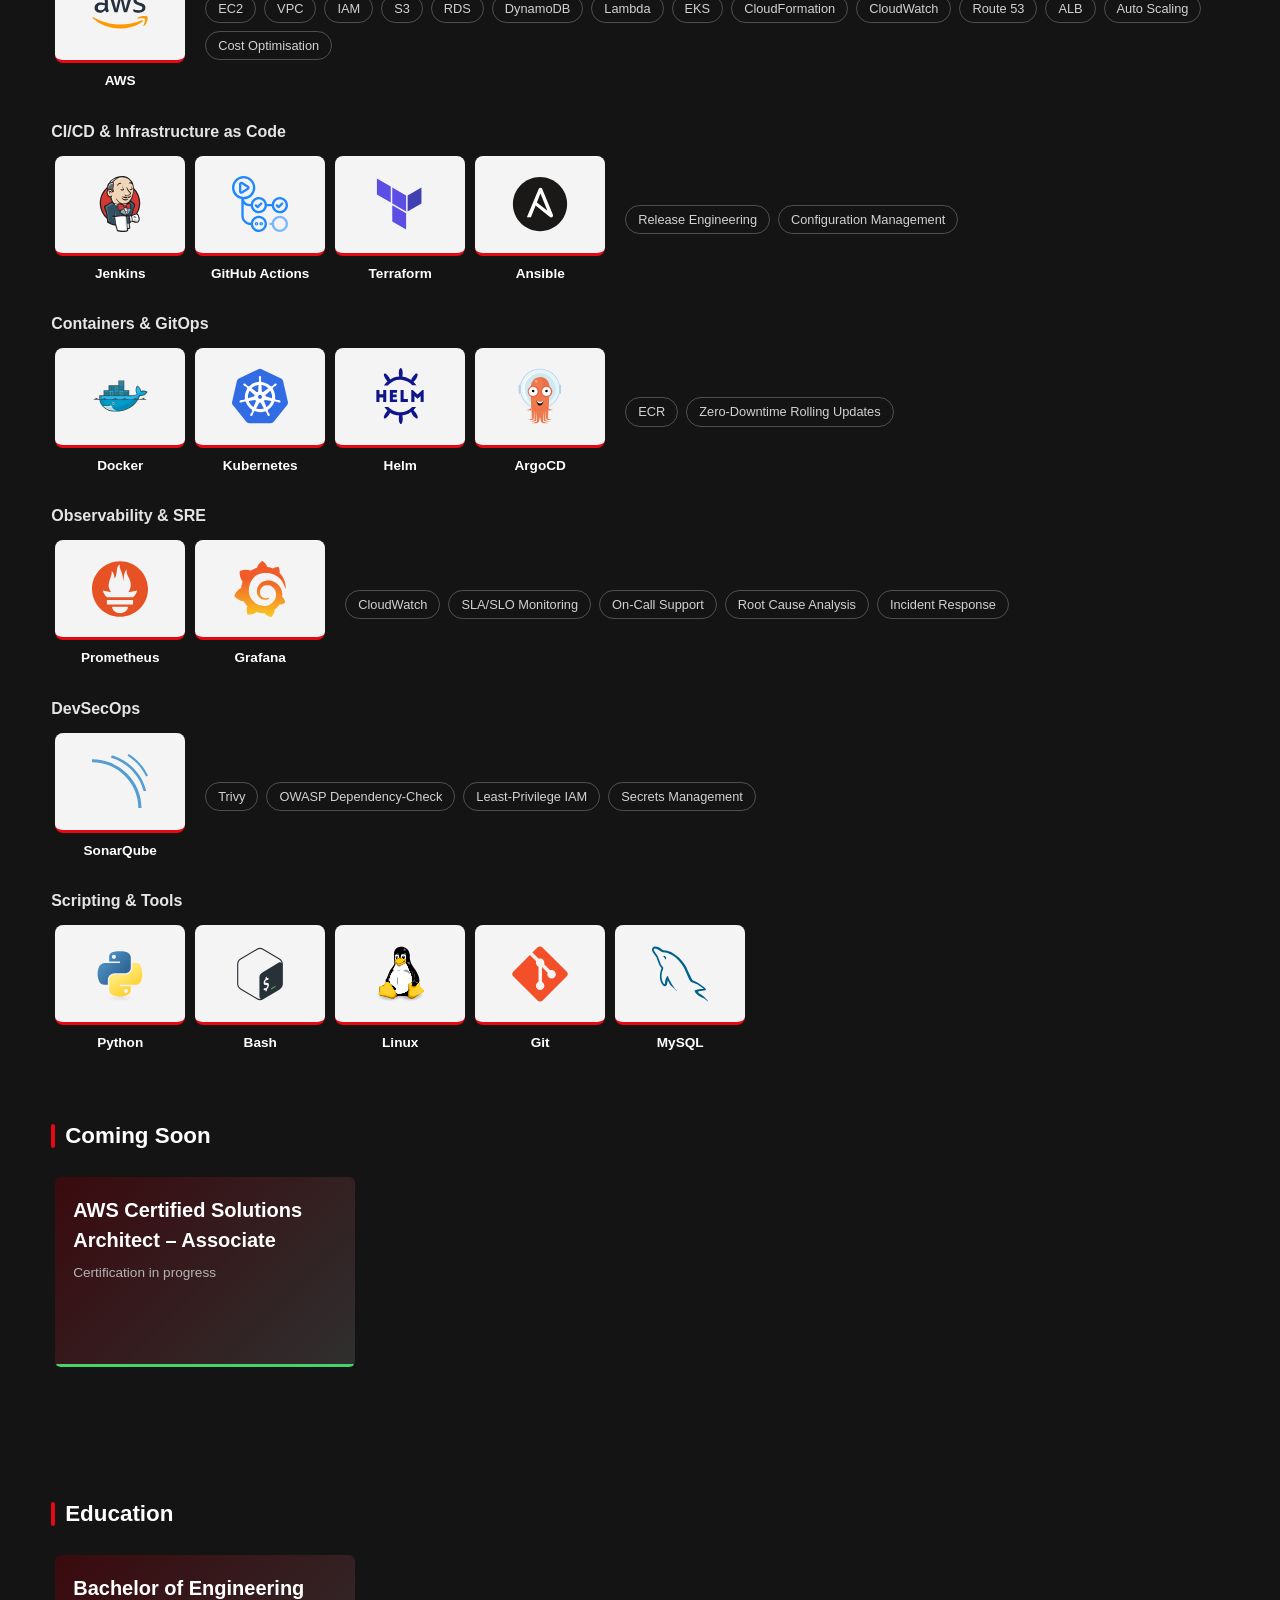
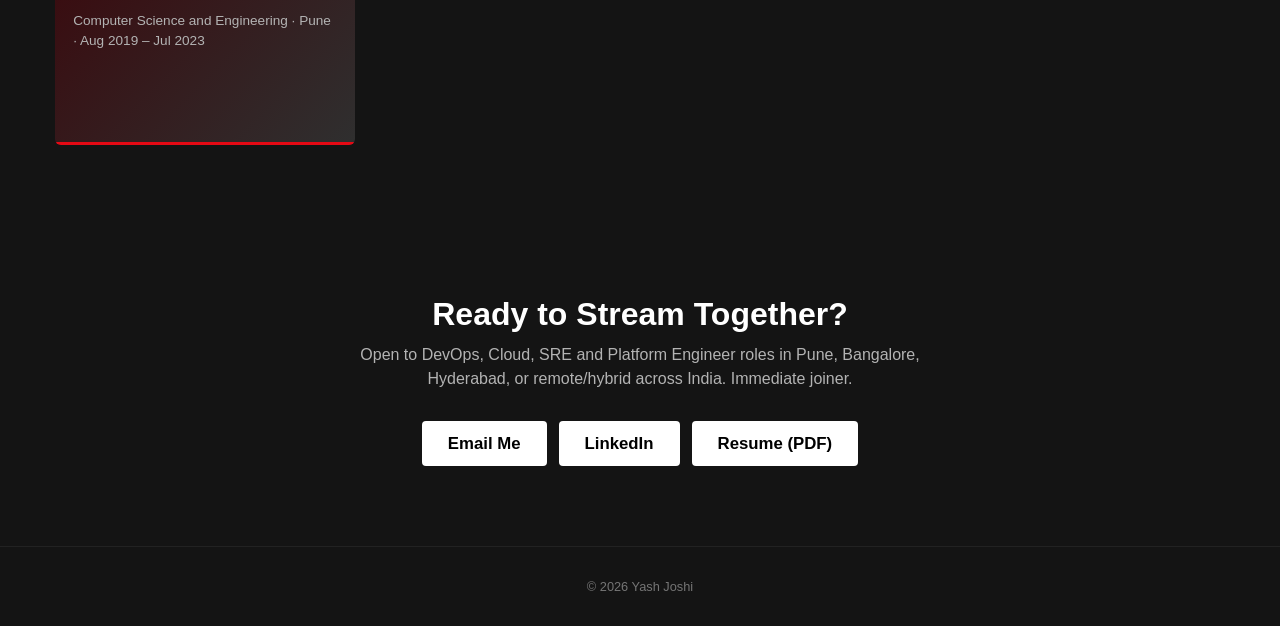
==== commit 37a4dde6: "feat: use dedicated ECS blue-green architecture graphic" ====
--- a/index.html
+++ b/index.html
@@ -96,7 +96,7 @@
   <p class="note">Diagrams are illustrative architecture overviews, not screenshots of deployed systems.</p>
   <div class="pgrid">
     <article class="pcard featured-project">
-      <div class="pimg"><img src="assets/illustrations/aws-infrastructure.svg" alt="Illustrative AWS ECS Fargate blue-green deployment architecture" width="640" height="360" loading="lazy" decoding="async"></div>
+      <div class="pimg"><img src="assets/illustrations/ecs-blue-green.svg" alt="GitHub Actions and AWS ECS Fargate blue-green deployment architecture" width="640" height="360" loading="lazy" decoding="async"></div>
       <div class="pbody">
         <div class="project-label">FEATURED PROJECT <span>01 / 04</span></div>
         <h3>Secure CI/CD to AWS ECS Fargate with Blue-Green Deployments</h3>
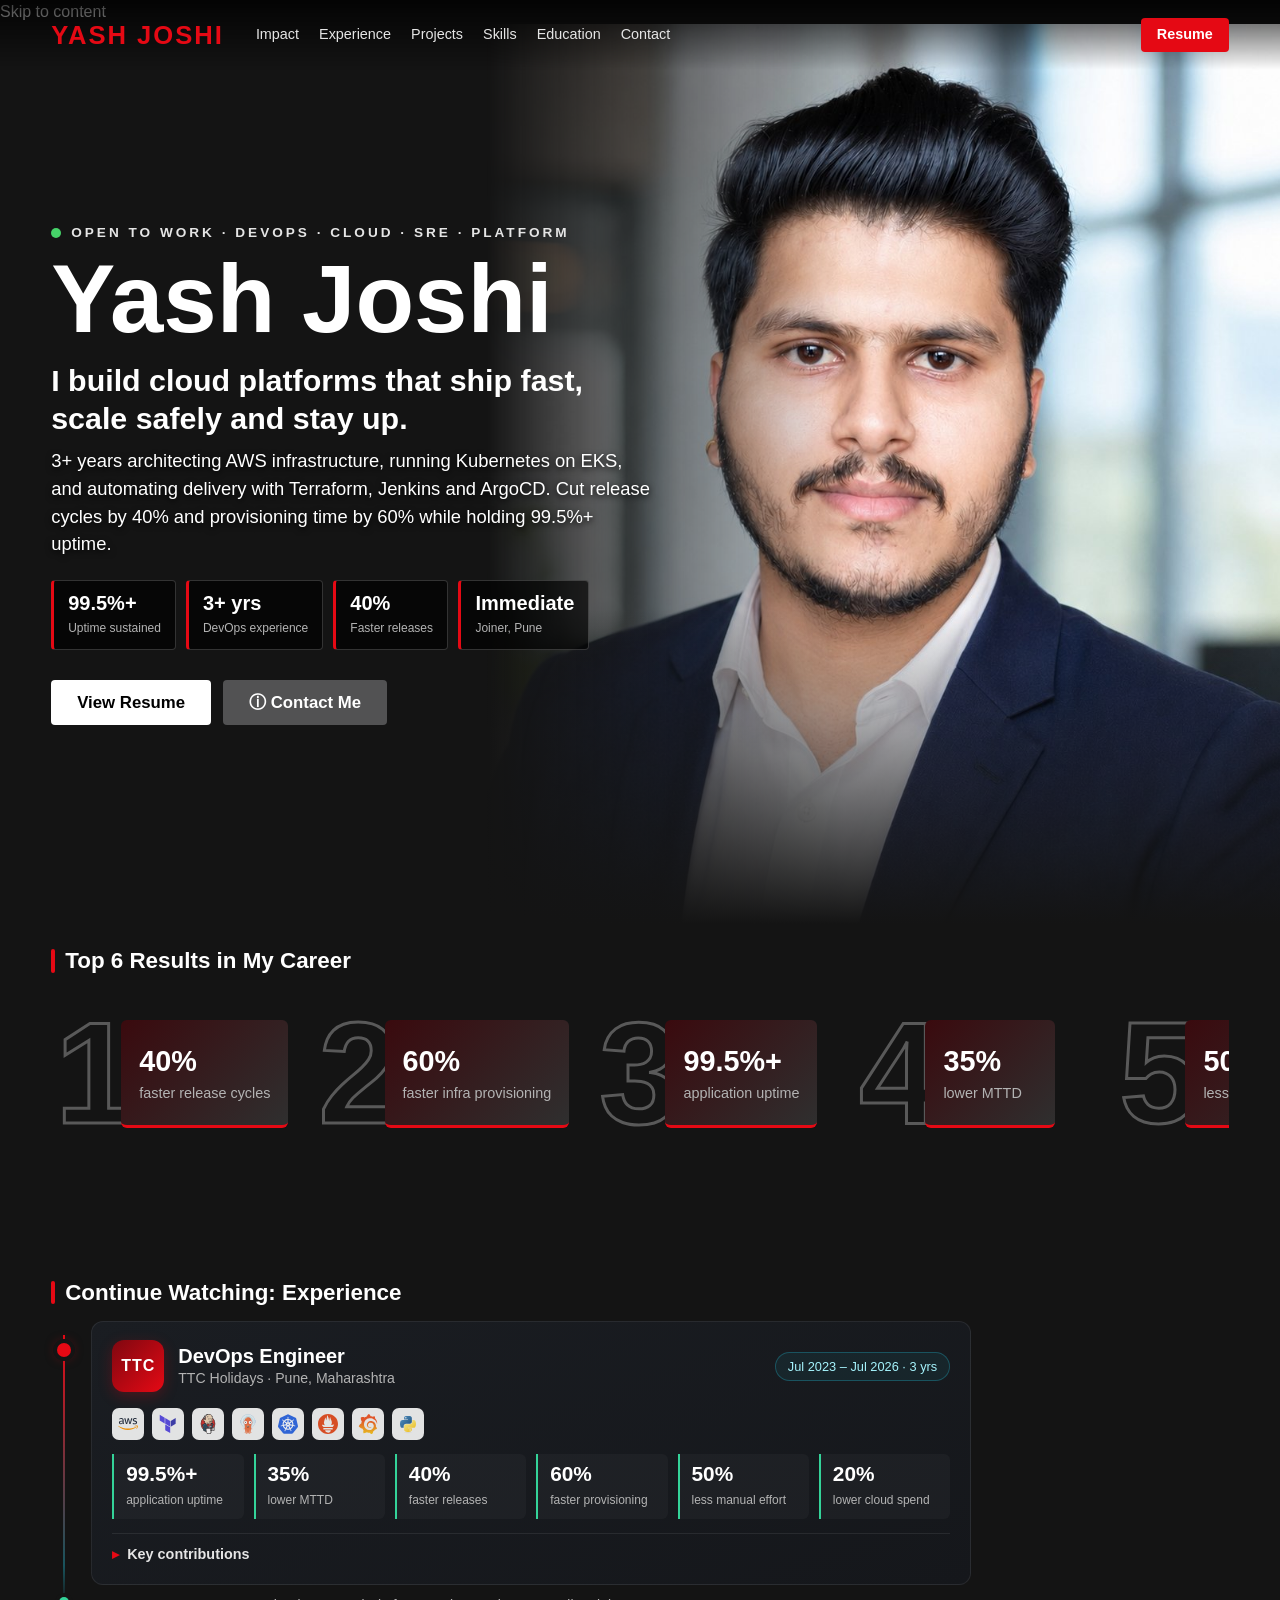
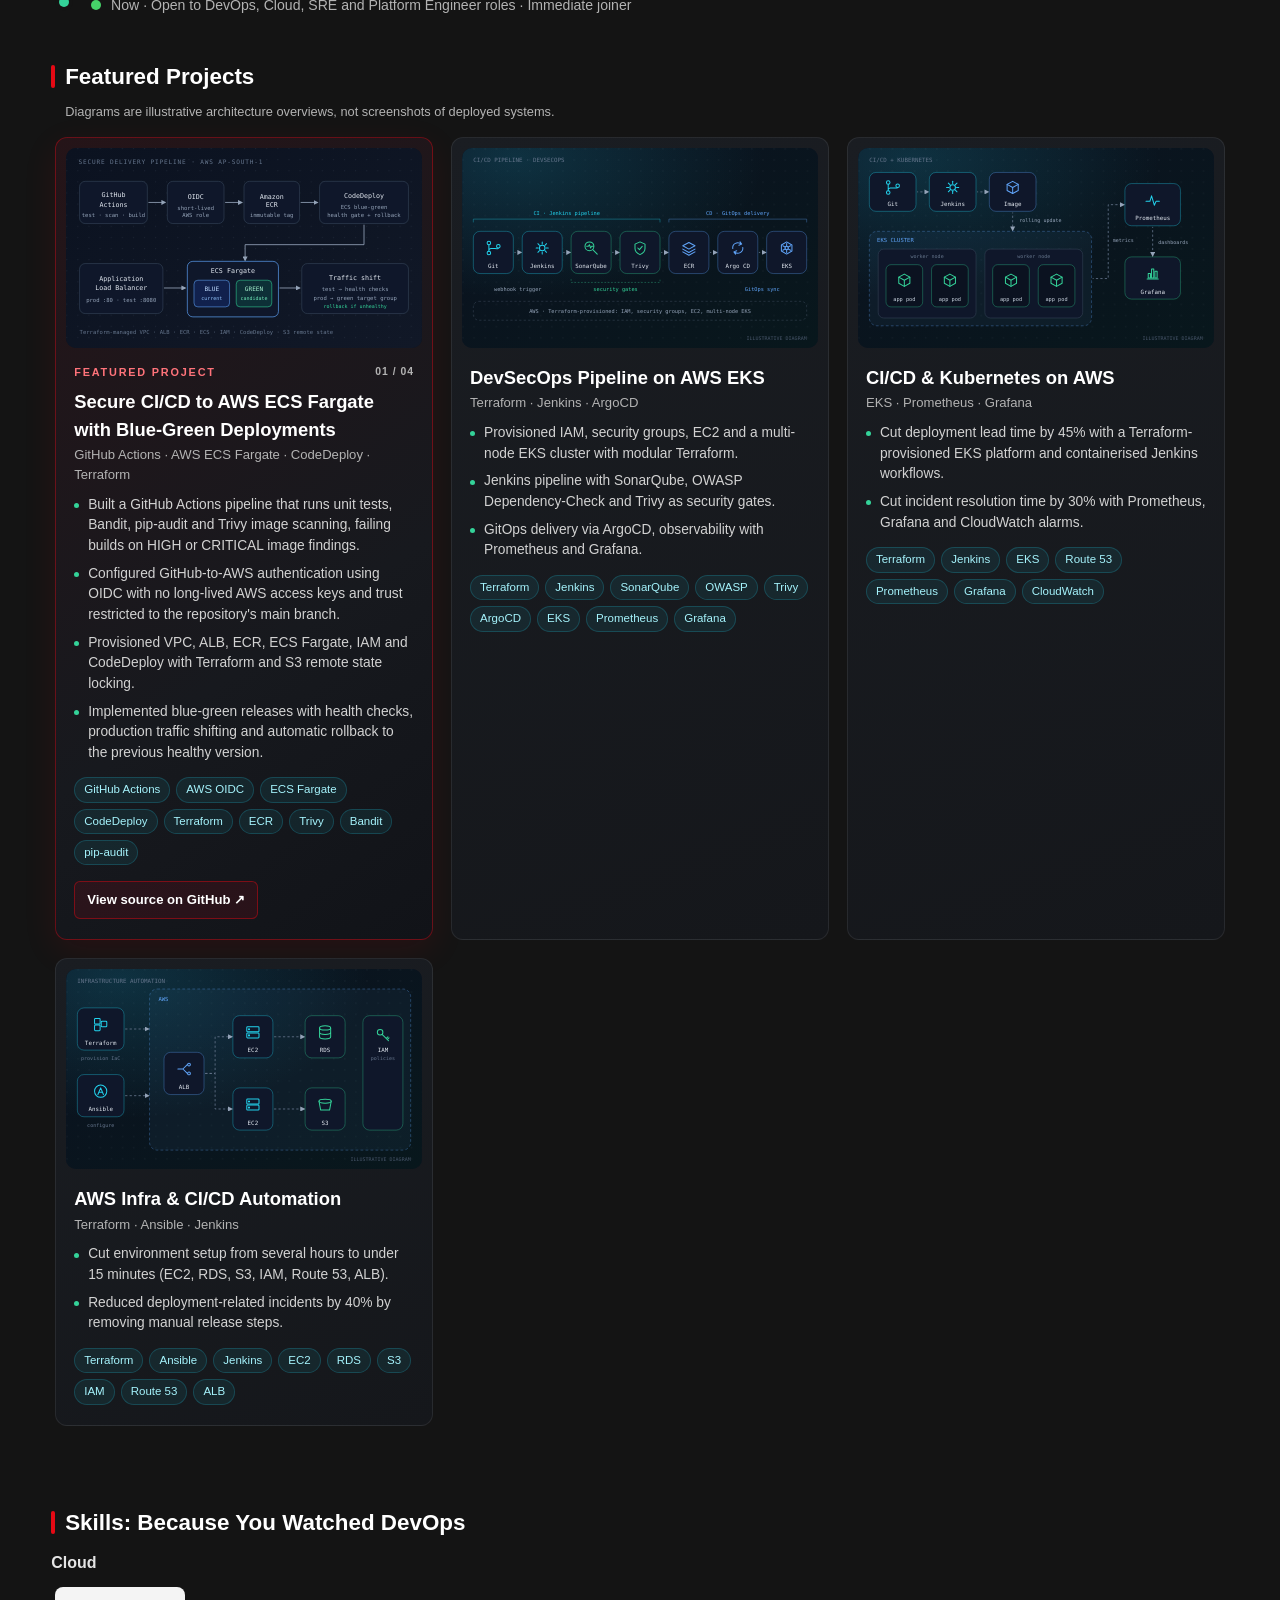
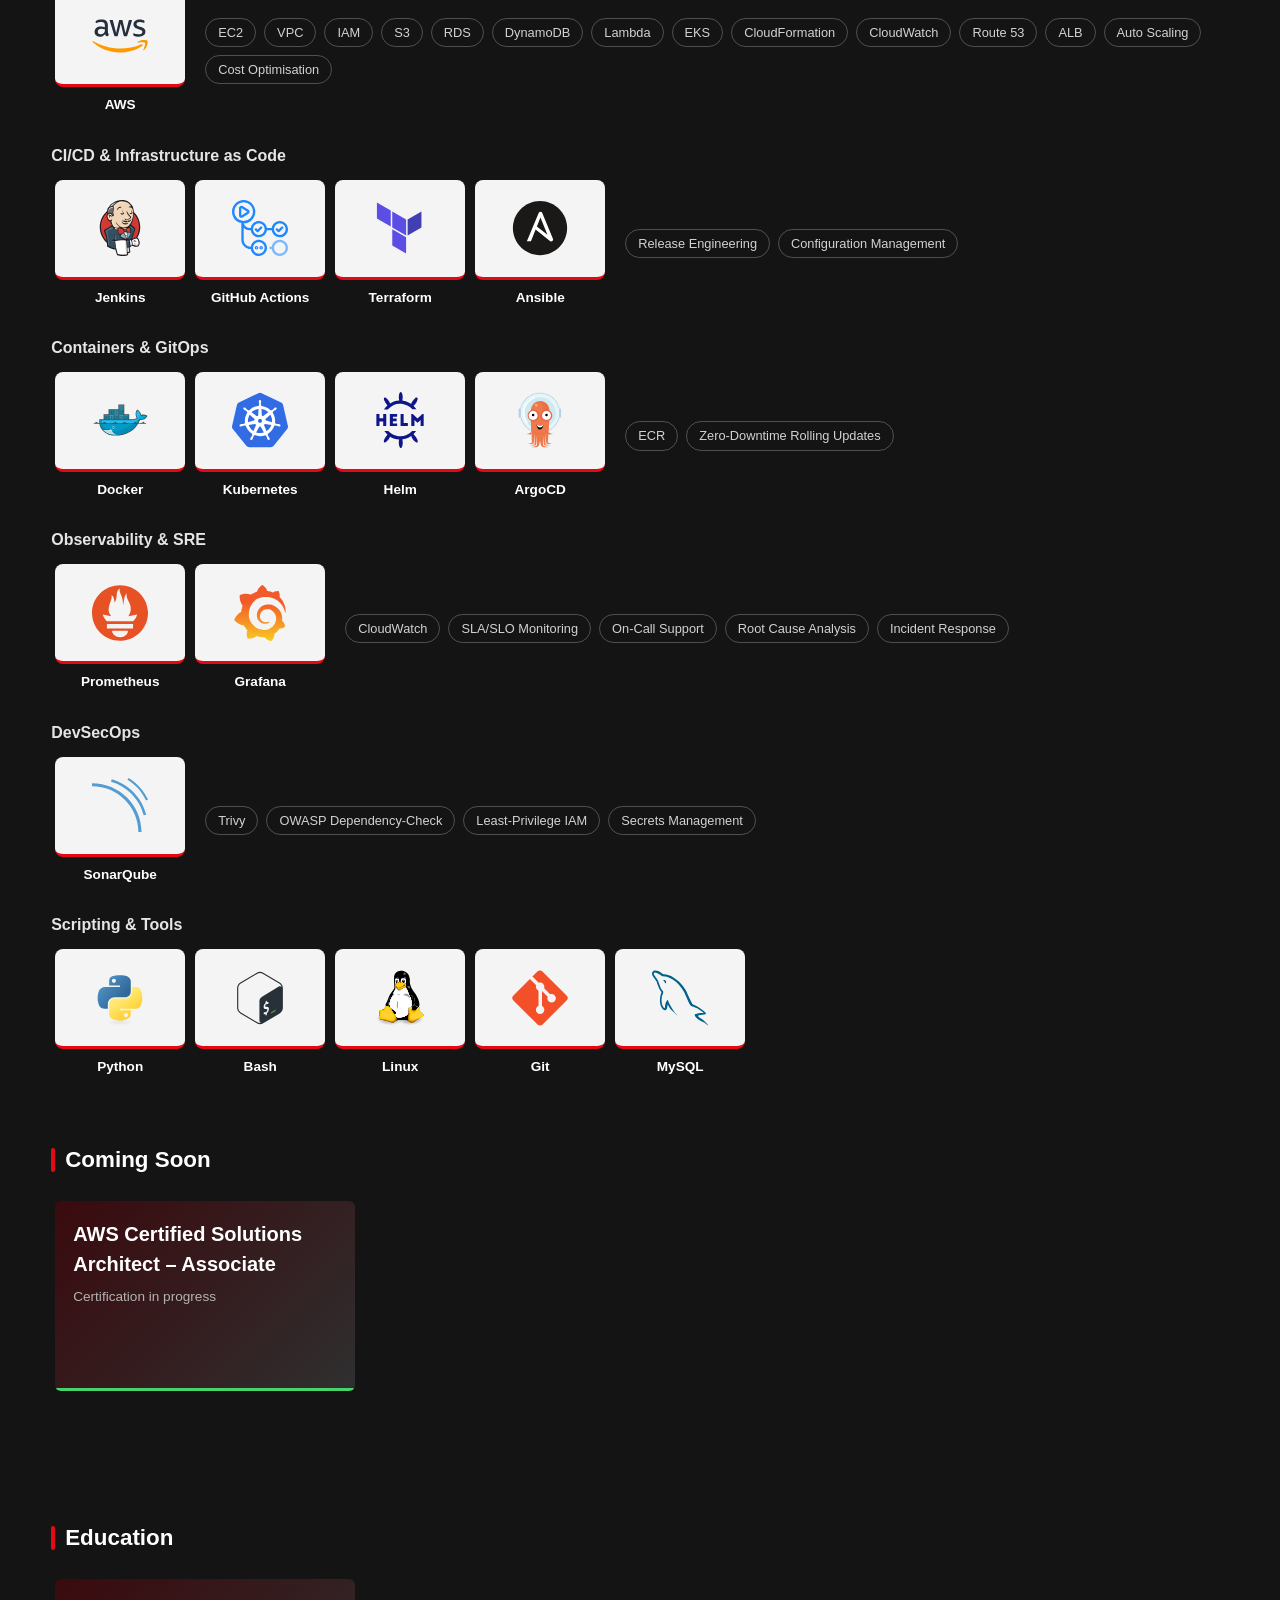
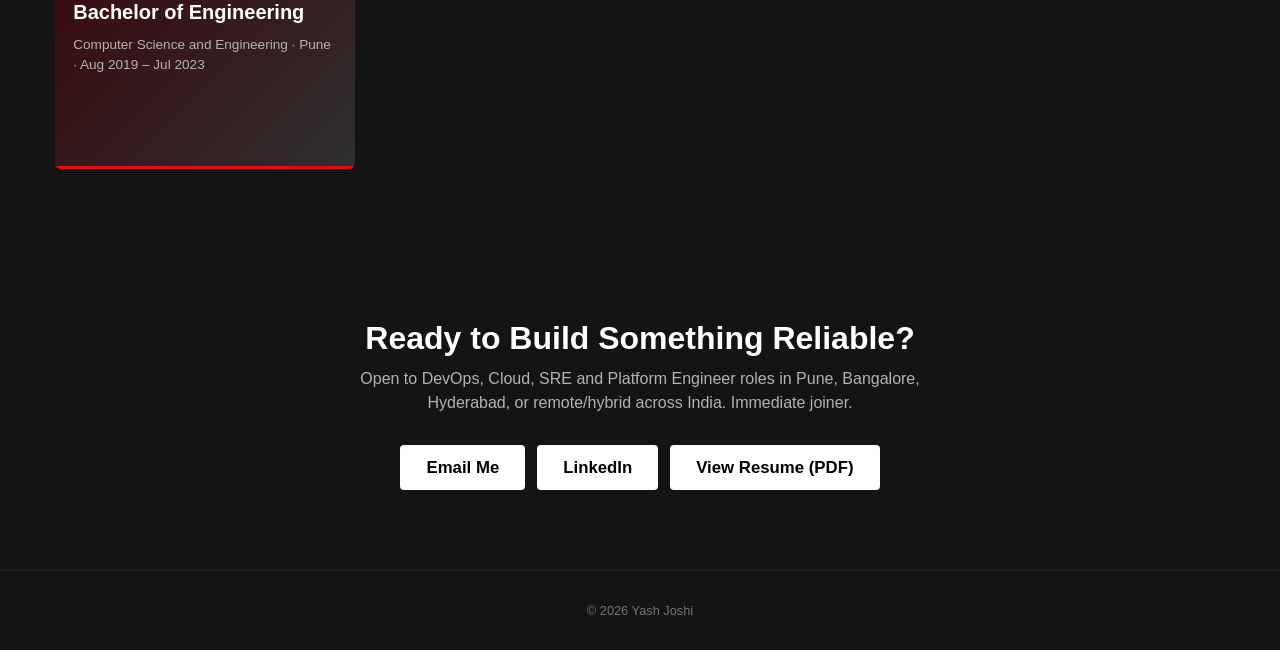
==== commit 3f58a5dd: "Improve portfolio metadata, navigation and accessibility" ====
--- a/index.html
+++ b/index.html
@@ -12,19 +12,27 @@
 <link rel="icon" href="favicon.ico" sizes="48x48">
 <link rel="apple-touch-icon" href="apple-touch-icon.png">
 <meta name="theme-color" content="#141414">
+<link rel="canonical" href="https://yash-joshi.vercel.app/">
+<meta property="og:url" content="https://yash-joshi.vercel.app/">
+<meta property="og:image" content="https://yash-joshi.vercel.app/assets/hero.jpg">
+<meta name="twitter:card" content="summary_large_image">
+<meta name="twitter:title" content="Yash Joshi | DevOps Engineer">
+<meta name="twitter:description" content="AWS, Kubernetes, Terraform, CI/CD, GitOps and observability. Open to DevOps, Cloud and SRE opportunities.">
+<meta name="twitter:image" content="https://yash-joshi.vercel.app/assets/hero.jpg">
 <link rel="stylesheet" href="styles.css">
 </head>
 <body>
-<div class="splash" id="splash"><span>YASH JOSHI</span></div>
+<a class="skip-link" href="#main-content">Skip to content</a>
+<div class="splash" id="splash" aria-hidden="true"><span>YASH JOSHI</span></div>
 <div class="progress" id="progress"></div>
 <header class="nav" id="nav">
   <a class="logo" href="#top">YASH JOSHI</a>
-  <nav><a href="#impact">Impact</a><a href="#experience">Experience</a><a href="#projects">Projects</a><a href="#skills">Skills</a><a href="#contact">Contact</a></nav>
-  <a class="nav-cta" href="assets/Yash_Joshi_Resume.pdf" target="_blank" rel="noopener">Resume</a>
+  <nav aria-label="Main navigation"><a href="#impact">Impact</a><a href="#experience">Experience</a><a href="#projects">Projects</a><a href="#skills">Skills</a><a href="#education">Education</a><a href="#contact">Contact</a></nav>
+  <a class="nav-cta" href="assets/Yash_Joshi_Resume.pdf" target="_blank" rel="noopener noreferrer" aria-label="View resume PDF in a new tab">Resume</a>
 </header>
 
 <section class="hero" id="top">
-  <img src="assets/hero.jpg" alt="Portrait of Yash Joshi">
+  <img src="assets/hero.jpg" alt="Portrait of Yash Joshi" width="1200" height="900" fetchpriority="high">
   <div class="hero-text">
     <p class="tag"><i class="dot"></i> OPEN TO WORK &middot; DEVOPS &middot; CLOUD &middot; SRE &middot; PLATFORM</p>
     <h1>Yash Joshi</h1>
@@ -37,13 +45,13 @@
       <div><strong>Immediate</strong><span>Joiner, Pune</span></div>
     </div>
     <div class="btns">
-      <a class="btn play" href="assets/Yash_Joshi_Resume.pdf" target="_blank" rel="noopener">&#9654; Play Resume</a>
+      <a class="btn play" href="assets/Yash_Joshi_Resume.pdf" target="_blank" rel="noopener noreferrer">View Resume</a>
       <a class="btn info" href="#contact">&#9432; Contact Me</a>
     </div>
   </div>
 </section>
 
-<main>
+<main id="main-content">
 <section class="row" id="impact">
   <h2>Top 6 Results in My Career</h2>
   <div class="slider top">
@@ -157,12 +165,12 @@
 </section>
 
 <section class="contact" id="contact">
-  <h2>Ready to Stream Together?</h2>
+  <h2>Ready to Build Something Reliable?</h2>
   <p>Open to DevOps, Cloud, SRE and Platform Engineer roles in Pune, Bangalore, Hyderabad, or remote/hybrid across India. Immediate joiner.</p>
   <div class="btns center">
     <a class="btn play" href="mailto:joshiyj08@gmail.com">Email Me</a>
     <a class="btn play" href="https://linkedin.com/in/yash-joshi-073290251/" target="_blank" rel="noopener noreferrer">LinkedIn</a>
-    <a class="btn play" href="assets/Yash_Joshi_Resume.pdf" target="_blank" rel="noopener">Resume (PDF)</a>
+    <a class="btn play" href="assets/Yash_Joshi_Resume.pdf" target="_blank" rel="noopener noreferrer">View Resume (PDF)</a>
   </div>
 </section>
 </main>
